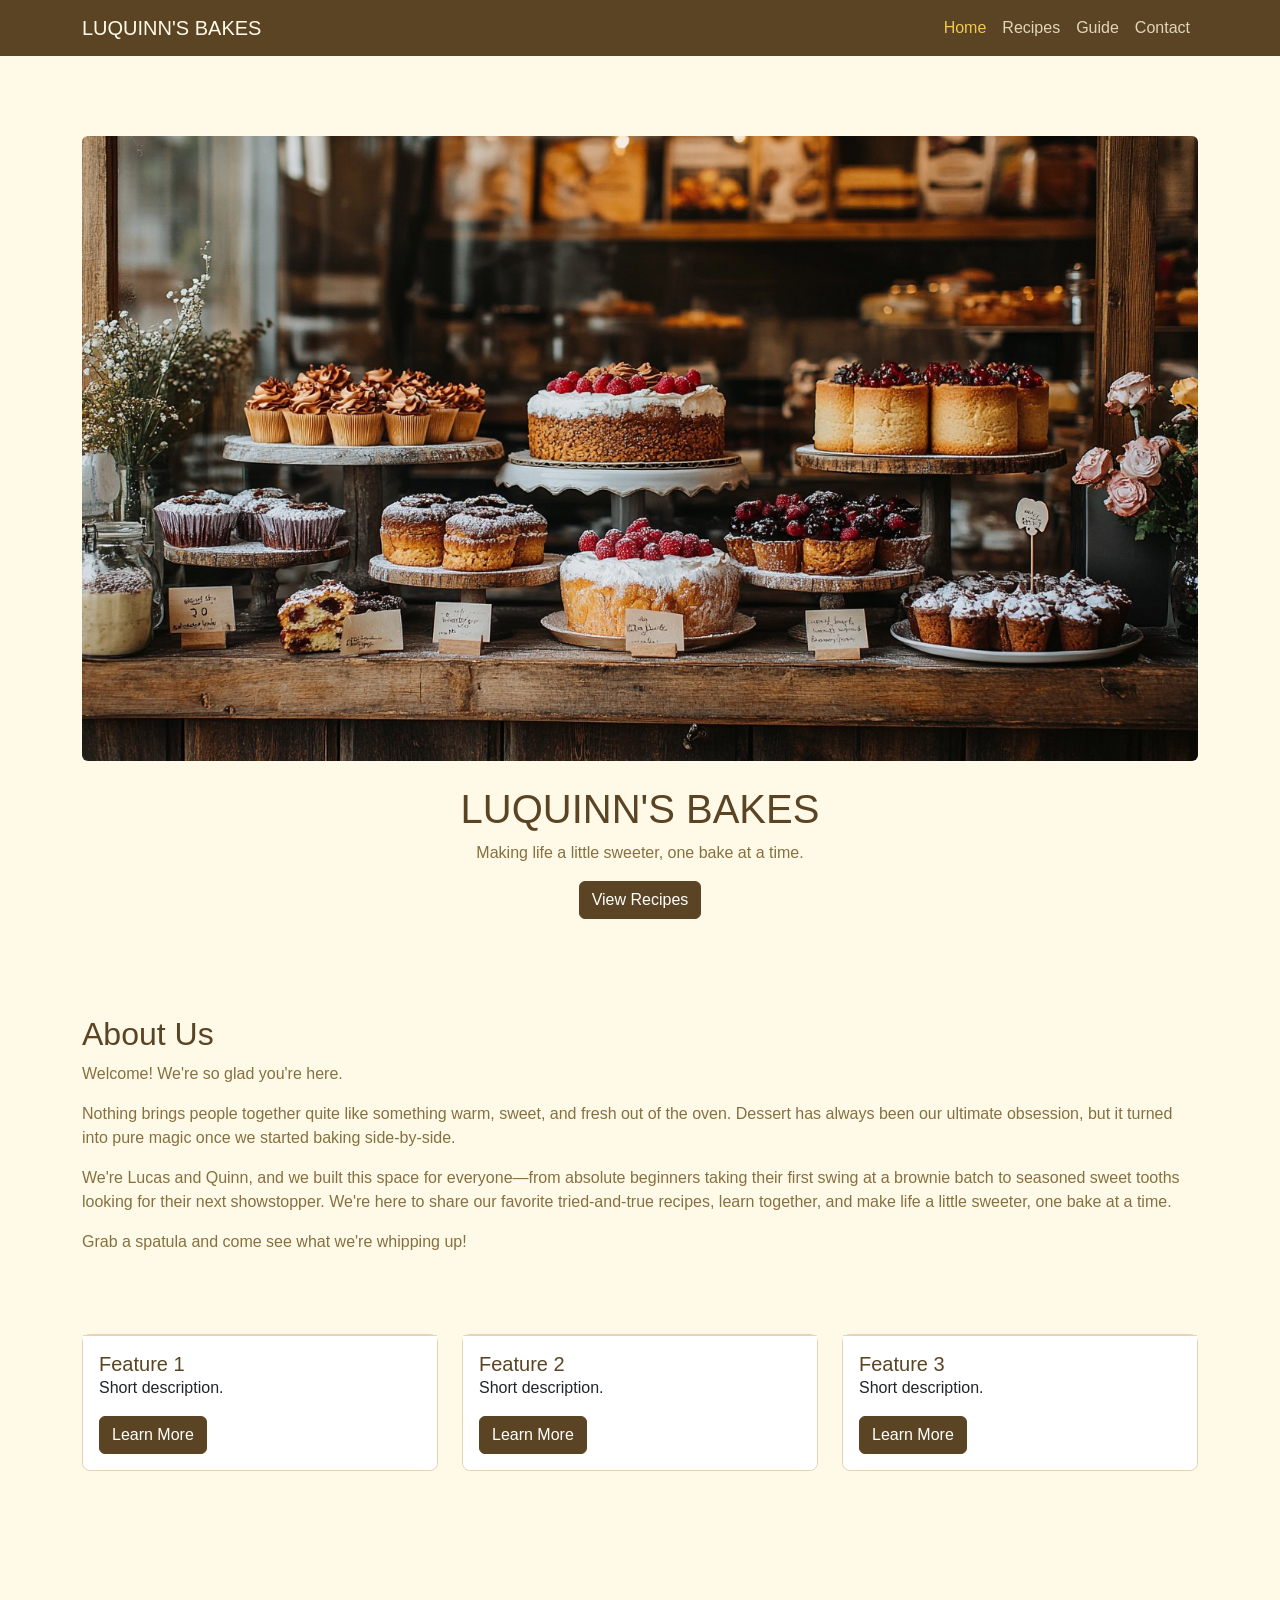
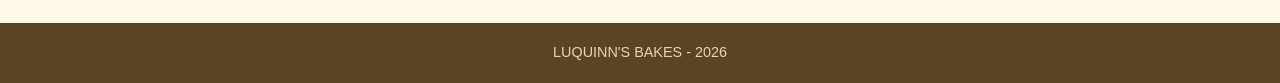
==== ahomepage.html @ 9f38e685 "hi" ====
<!DOCTYPE html>
<html lang="en">
<head>
  <meta charset="UTF-8">
  <meta name="viewport" content="width=device-width, initial-scale=1.0">
  <title>Home | LUQUINN'S BAKES</title>

  <link href="https://cdn.jsdelivr.net/npm/bootstrap@5.3.3/dist/css/bootstrap.min.css" rel="stylesheet">
  <link rel="stylesheet" href="css/style.css">
</head>
<body>

  <nav class="navbar navbar-expand-lg">
    <div class="container">
      <a class="navbar-brand" href="ahomepage.html">LUQUINN'S BAKES</a>

      <button class="navbar-toggler" type="button" data-bs-toggle="collapse" data-bs-target="#navMenu">
        <span class="navbar-toggler-icon"></span>
      </button>

      <div class="collapse navbar-collapse" id="navMenu">
        <ul class="navbar-nav ms-auto">
          <li class="nav-item"><a class="nav-link active" href="ahomepage.html">Home</a></li>
          <li class="nav-item"><a class="nav-link" href="brecipes.html">Recipes</a></li>
          <li class="nav-item"><a class="nav-link" href="cguide.html">Guide</a></li>
          <li class="nav-item"><a class="nav-link" href="dcontact.html">Contact</a></li>
        </ul>
      </div>
    </div>
  </nav>

  <main class="container">

    <!-- Hero Section -->
    <section class="text-center py-5">
      <img src="images/hero image.jpg" class="img-fluid rounded mb-4" alt="Hero Image">

      <h1>LUQUINN'S BAKES</h1>

      <p>
        Making life a little sweeter, one bake at a time.
      </p>

      <a href="brecipes.html" class="btn btn-dark">
        View Recipes
      </a>
    </section>

    <!-- Introduction -->
    <section class="py-5">
      <h2>About Us</h2>

      <p>Welcome! We're so glad you're here.</p>

      <p>Nothing brings people together quite like something warm, sweet, and fresh out of the oven. Dessert has always been our ultimate obsession, but it turned into pure magic once we started baking side-by-side.</p>

      <p>We're Lucas and Quinn, and we built this space for everyone—from absolute beginners taking their first swing at a brownie batch to seasoned sweet tooths looking for their next showstopper. We're here to share our favorite tried-and-true recipes, learn together, and make life a little sweeter, one bake at a time.</p>

      <p>Grab a spatula and come see what we're whipping up!</p>
    </section>
      </p>

    </section>

    <!-- Three Feature Cards -->
    <section class="pb-5">

      <div class="row">

        <div class="col-md-4 mb-4">
          <div class="card h-100">

            <img src="images/card1.jpg" class="card-img-top" alt="">

            <div class="card-body">

              <h5 class="card-title">Feature 1</h5>

              <p class="card-text">
                Short description.
              </p>

              <a href="brecipes.html" class="btn btn-dark">
                Learn More
              </a>

            </div>

          </div>
        </div>

        <div class="col-md-4 mb-4">
          <div class="card h-100">

            <img src="images/card2.jpg" class="card-img-top" alt="">

            <div class="card-body">

              <h5 class="card-title">Feature 2</h5>

              <p class="card-text">
                Short description.
              </p>

              <a href="brecipes.html" class="btn btn-dark">
                Learn More
              </a>

            </div>

          </div>
        </div>

        <div class="col-md-4 mb-4">
          <div class="card h-100">

            <img src="images/card3.jpg" class="card-img-top" alt="">

            <div class="card-body">

              <h5 class="card-title">Feature 3</h5>

              <p class="card-text">
                Short description.
              </p>

              <a href="brecipes.html" class="btn btn-dark">
                Learn More
              </a>

            </div>

          </div>
        </div>

      </div>

    </section>

  </main>

  <footer class="text-center">
    <p>LUQUINN'S BAKES - 2026</p>
  </footer>

  <script src="https://cdn.jsdelivr.net/npm/bootstrap@5.3.3/dist/js/bootstrap.bundle.min.js"></script>

</body>
</html>
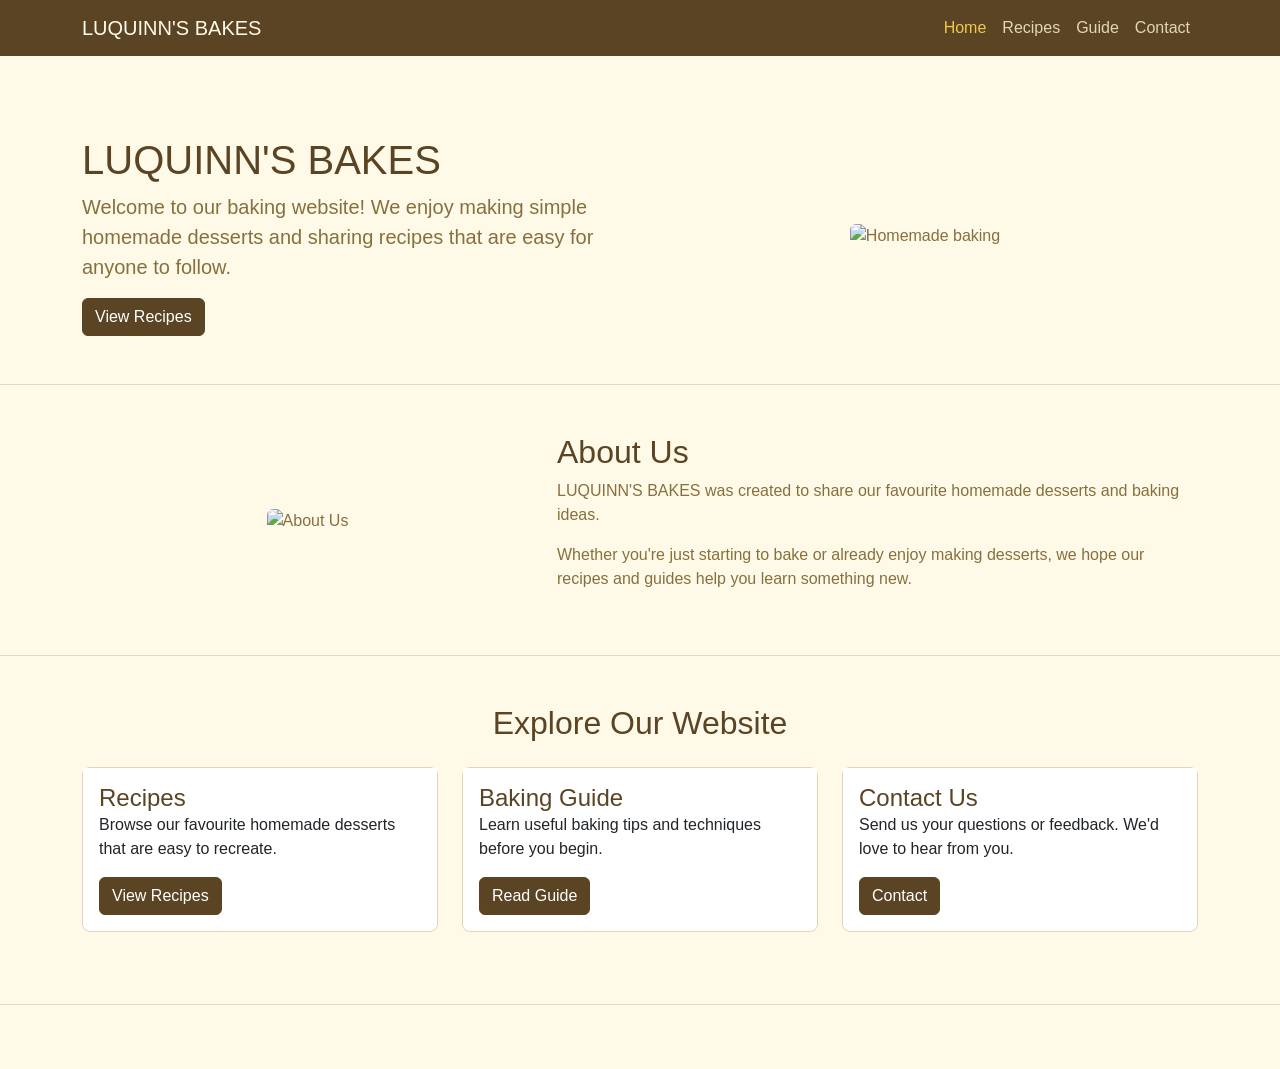
==== commit f5744e35: "hi" ====
--- a/ahomepage.html
+++ b/ahomepage.html
@@ -1,149 +1,273 @@
 <!DOCTYPE html>
 <html lang="en">
+
 <head>
-  <meta charset="UTF-8">
-  <meta name="viewport" content="width=device-width, initial-scale=1.0">
-  <title>Home | LUQUINN'S BAKES</title>
-
-  <link href="https://cdn.jsdelivr.net/npm/bootstrap@5.3.3/dist/css/bootstrap.min.css" rel="stylesheet">
-  <link rel="stylesheet" href="css/style.css">
+
+    <meta charset="UTF-8">
+    <meta name="viewport" content="width=device-width, initial-scale=1.0">
+
+    <title>LUQUINN'S BAKES | Home</title>
+
+    <!-- Bootstrap CSS -->
+    <link href="https://cdn.jsdelivr.net/npm/bootstrap@5.3.8/dist/css/bootstrap.min.css" rel="stylesheet">
+
+    <!-- Google Fonts -->
+    <link href="https://fonts.googleapis.com/css2?family=Playfair+Display:wght@700&family=Poppins:wght@300;400;500&display=swap" rel="stylesheet">
+
+    <!-- Custom CSS -->
+    <link rel="stylesheet" href="css/style.css">
+
 </head>
+
 <body>
 
-  <nav class="navbar navbar-expand-lg">
-    <div class="container">
-      <a class="navbar-brand" href="ahomepage.html">LUQUINN'S BAKES</a>
-
-      <button class="navbar-toggler" type="button" data-bs-toggle="collapse" data-bs-target="#navMenu">
-        <span class="navbar-toggler-icon"></span>
-      </button>
-
-      <div class="collapse navbar-collapse" id="navMenu">
-        <ul class="navbar-nav ms-auto">
-          <li class="nav-item"><a class="nav-link active" href="ahomepage.html">Home</a></li>
-          <li class="nav-item"><a class="nav-link" href="brecipes.html">Recipes</a></li>
-          <li class="nav-item"><a class="nav-link" href="cguide.html">Guide</a></li>
-          <li class="nav-item"><a class="nav-link" href="dcontact.html">Contact</a></li>
-        </ul>
-      </div>
-    </div>
-  </nav>
-
-  <main class="container">
-
-    <!-- Hero Section -->
-    <section class="text-center py-5">
-      <img src="images/hero image.jpg" class="img-fluid rounded mb-4" alt="Hero Image">
-
-      <h1>LUQUINN'S BAKES</h1>
-
-      <p>
-        Making life a little sweeter, one bake at a time.
-      </p>
-
-      <a href="brecipes.html" class="btn btn-dark">
-        View Recipes
-      </a>
-    </section>
-
-    <!-- Introduction -->
-    <section class="py-5">
-      <h2>About Us</h2>
-
-      <p>Welcome! We're so glad you're here.</p>
-
-      <p>Nothing brings people together quite like something warm, sweet, and fresh out of the oven. Dessert has always been our ultimate obsession, but it turned into pure magic once we started baking side-by-side.</p>
-
-      <p>We're Lucas and Quinn, and we built this space for everyone—from absolute beginners taking their first swing at a brownie batch to seasoned sweet tooths looking for their next showstopper. We're here to share our favorite tried-and-true recipes, learn together, and make life a little sweeter, one bake at a time.</p>
-
-      <p>Grab a spatula and come see what we're whipping up!</p>
-    </section>
-      </p>
-
-    </section>
-
-    <!-- Three Feature Cards -->
-    <section class="pb-5">
-
-      <div class="row">
-
-        <div class="col-md-4 mb-4">
-          <div class="card h-100">
-
-            <img src="images/card1.jpg" class="card-img-top" alt="">
-
-            <div class="card-body">
-
-              <h5 class="card-title">Feature 1</h5>
-
-              <p class="card-text">
-                Short description.
-              </p>
-
-              <a href="brecipes.html" class="btn btn-dark">
-                Learn More
-              </a>
-
-            </div>
-
-          </div>
+    <!-- ================= NAVBAR ================= -->
+
+    <nav class="navbar navbar-expand-lg">
+
+        <div class="container">
+
+            <a class="navbar-brand" href="ahomepage.html">
+                LUQUINN'S BAKES
+            </a>
+
+            <button class="navbar-toggler"
+                type="button"
+                data-bs-toggle="collapse"
+                data-bs-target="#navbarNav">
+
+                <span class="navbar-toggler-icon"></span>
+
+            </button>
+
+            <div class="collapse navbar-collapse" id="navbarNav">
+
+                <ul class="navbar-nav ms-auto">
+
+                    <li class="nav-item">
+                        <a class="nav-link active" href="ahomepage.html">Home</a>
+                    </li>
+
+                    <li class="nav-item">
+                        <a class="nav-link" href="brecipes.html">Recipes</a>
+                    </li>
+
+                    <li class="nav-item">
+                        <a class="nav-link" href="cguide.html">Guide</a>
+                    </li>
+
+                    <li class="nav-item">
+                        <a class="nav-link" href="dcontact.html">Contact</a>
+                    </li>
+
+                </ul>
+
+            </div>
+
         </div>
 
-        <div class="col-md-4 mb-4">
-          <div class="card h-100">
-
-            <img src="images/card2.jpg" class="card-img-top" alt="">
-
-            <div class="card-body">
-
-              <h5 class="card-title">Feature 2</h5>
-
-              <p class="card-text">
-                Short description.
-              </p>
-
-              <a href="brecipes.html" class="btn btn-dark">
-                Learn More
-              </a>
-
-            </div>
-
-          </div>
-        </div>
-
-        <div class="col-md-4 mb-4">
-          <div class="card h-100">
-
-            <img src="images/card3.jpg" class="card-img-top" alt="">
-
-            <div class="card-body">
-
-              <h5 class="card-title">Feature 3</h5>
-
-              <p class="card-text">
-                Short description.
-              </p>
-
-              <a href="brecipes.html" class="btn btn-dark">
-                Learn More
-              </a>
-
-            </div>
-
-          </div>
-        </div>
-
-      </div>
-
-    </section>
-
-  </main>
-
-  <footer class="text-center">
-    <p>LUQUINN'S BAKES - 2026</p>
-  </footer>
-
-  <script src="https://cdn.jsdelivr.net/npm/bootstrap@5.3.3/dist/js/bootstrap.bundle.min.js"></script>
-
-</body>
-</html>+    </nav>
+
+    <main>
+
+        <!-- ================= WELCOME ================= -->
+
+        <section class="container my-5">
+
+            <div class="row align-items-center">
+
+                <div class="col-lg-6">
+
+                    <h1>LUQUINN'S BAKES</h1>
+
+                    <p class="lead">
+
+                        Welcome to our baking website!
+
+                        We enjoy making simple homemade desserts
+                        and sharing recipes that are easy for anyone
+                        to follow.
+
+                    </p>
+
+                    <a href="brecipes.html"
+                        class="btn btn-dark">
+
+                        View Recipes
+
+                    </a>
+
+                </div>
+
+                <div class="col-lg-6 text-center">
+
+                    <!-- Replace with your own image -->
+
+                    <img src="images/homepage.jpg"
+                        alt="Homemade baking"
+                        class="img-fluid rounded">
+
+                </div>
+
+            </div>
+
+        </section>
+
+        <hr>
+
+        <!-- ================= ABOUT ================= -->
+
+        <section class="container my-5">
+
+            <div class="row align-items-center">
+
+                <div class="col-lg-5 text-center">
+
+                    <!-- Replace with your own image -->
+
+                    <img src="images/about.jpg"
+                        alt="About Us"
+                        class="img-fluid rounded">
+
+                </div>
+
+                <div class="col-lg-7">
+
+                    <h2>About Us</h2>
+
+                    <p>
+
+                        LUQUINN'S BAKES was created to share our
+                        favourite homemade desserts and baking ideas.
+
+                    </p>
+
+                    <p>
+
+                        Whether you're just starting to bake or already
+                        enjoy making desserts, we hope our recipes and
+                        guides help you learn something new.
+
+                    </p>
+
+                </div>
+
+            </div>
+
+        </section>
+
+        <hr>
+
+        <!-- ================= OUR WEBSITE ================= -->
+
+        <section class="container my-5">
+
+            <h2 class="text-center mb-4">
+
+                Explore Our Website
+
+            </h2>
+
+            <div class="row">
+
+                <div class="col-md-4 mb-4">
+
+                    <div class="card h-100">
+
+                        <div class="card-body">
+
+                            <h4 class="card-title">
+
+                                Recipes
+
+                            </h4>
+
+                            <p>
+
+                                Browse our favourite homemade desserts
+                                that are easy to recreate.
+
+                            </p>
+
+                            <a href="brecipes.html"
+                                class="btn btn-dark">
+
+                                View Recipes
+
+                            </a>
+
+                        </div>
+
+                    </div>
+
+                </div>
+
+                <div class="col-md-4 mb-4">
+
+                    <div class="card h-100">
+
+                        <div class="card-body">
+
+                            <h4 class="card-title">
+
+                                Baking Guide
+
+                            </h4>
+
+                            <p>
+
+                                Learn useful baking tips and
+                                techniques before you begin.
+
+                            </p>
+
+                            <a href="cguide.html"
+                                class="btn btn-dark">
+
+                                Read Guide
+
+                            </a>
+
+                        </div>
+
+                    </div>
+
+                </div>
+
+                <div class="col-md-4 mb-4">
+
+                    <div class="card h-100">
+
+                        <div class="card-body">
+
+                            <h4 class="card-title">
+
+                                Contact Us
+
+                            </h4>
+
+                            <p>
+
+                                Send us your questions or feedback.
+                                We'd love to hear from you.
+
+                            </p>
+
+                            <a href="dcontact.html"
+                                class="btn btn-dark">
+
+                                Contact
+
+                            </a>
+
+                        </div>
+
+                    </div>
+
+                </div>
+
+            </div>
+
+        </section>
+
+        <hr>
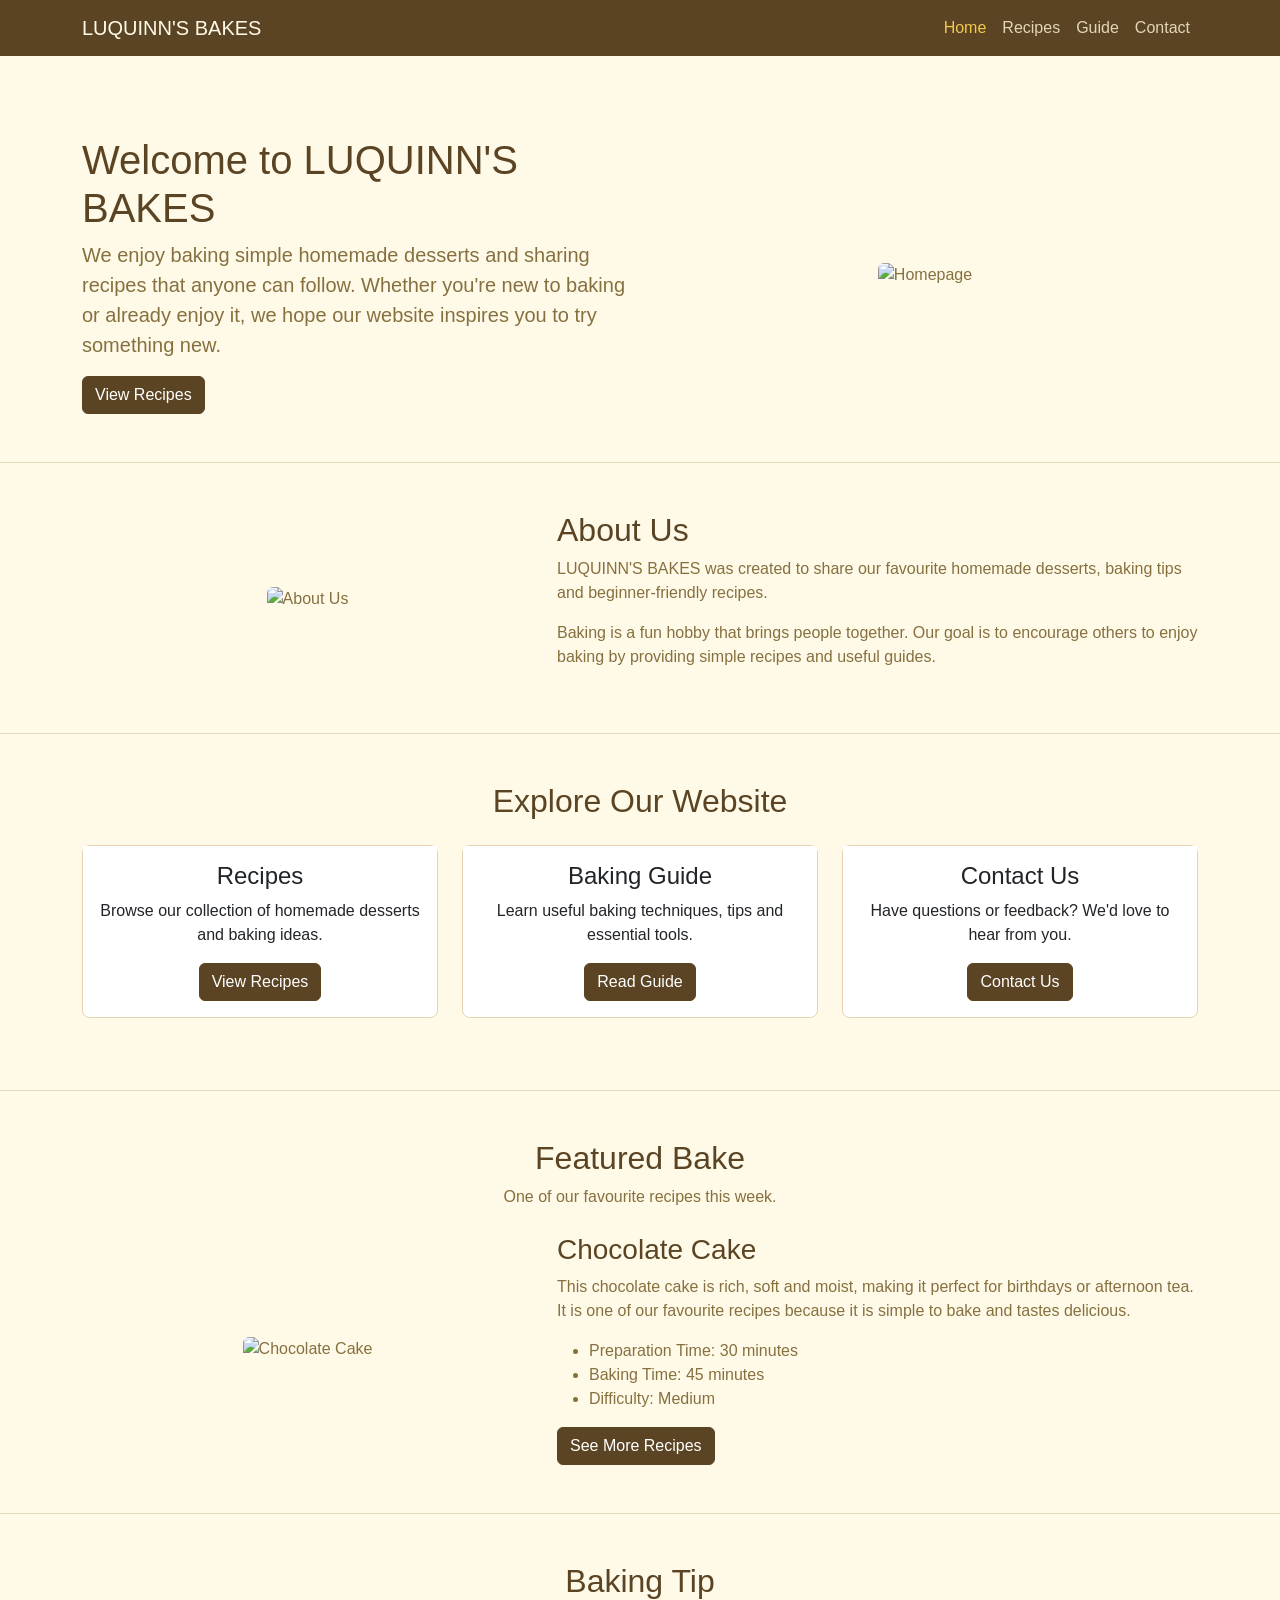
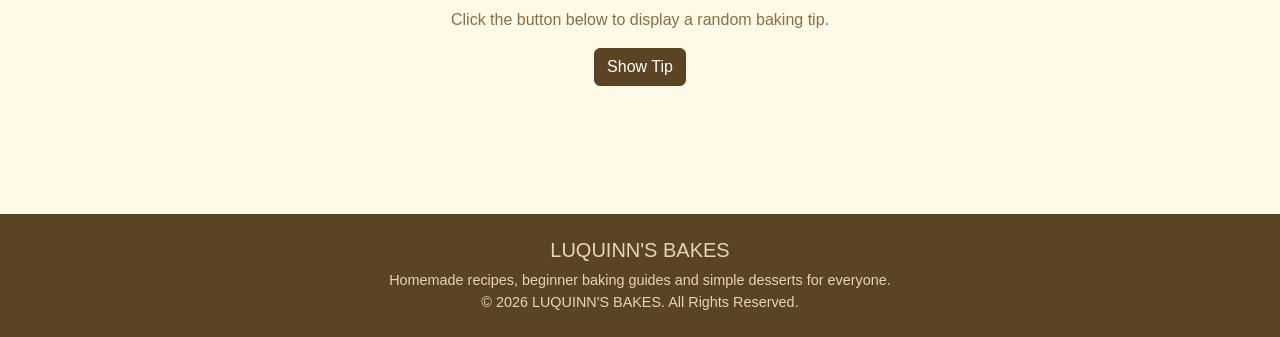
==== commit 42805fbd: "hi" ====
--- a/ahomepage.html
+++ b/ahomepage.html
@@ -21,7 +21,7 @@
 
 <body>
 
-    <!-- ================= NAVBAR ================= -->
+    <!-- ================= NAVIGATION ================= -->
 
     <nav class="navbar navbar-expand-lg">
 
@@ -32,9 +32,9 @@
             </a>
 
             <button class="navbar-toggler"
-                type="button"
-                data-bs-toggle="collapse"
-                data-bs-target="#navbarNav">
+                    type="button"
+                    data-bs-toggle="collapse"
+                    data-bs-target="#navbarNav">
 
                 <span class="navbar-toggler-icon"></span>
 
@@ -78,196 +78,335 @@
 
                 <div class="col-lg-6">
 
-                    <h1>LUQUINN'S BAKES</h1>
+                    <h1>Welcome to LUQUINN'S BAKES</h1>
 
                     <p class="lead">
 
-                        Welcome to our baking website!
-
-                        We enjoy making simple homemade desserts
-                        and sharing recipes that are easy for anyone
-                        to follow.
+                        We enjoy baking simple homemade desserts and
+                        sharing recipes that anyone can follow.
+                        Whether you're new to baking or already enjoy it,
+                        we hope our website inspires you to try something new.
 
                     </p>
+
+                    <a href="brecipes.html" class="btn btn-dark">
+
+                        View Recipes
+
+                    </a>
+
+                </div>
+
+                <div class="col-lg-6 text-center">
+
+                    <!-- Replace with your own image -->
+
+                    <img src="images/homepage.jpg"
+                         class="img-fluid rounded"
+                         alt="Homepage">
+
+                </div>
+
+            </div>
+
+        </section>
+
+        <hr>
+
+        <!-- ================= ABOUT ================= -->
+
+        <section class="container my-5">
+
+            <div class="row align-items-center">
+
+                <div class="col-lg-5 text-center">
+
+                    <!-- Replace with your own image -->
+
+                    <img src="images/about.jpg"
+                         class="img-fluid rounded"
+                         alt="About Us">
+
+                </div>
+
+                <div class="col-lg-7">
+
+                    <h2>About Us</h2>
+
+                    <p>
+
+                        LUQUINN'S BAKES was created to share our favourite
+                        homemade desserts, baking tips and beginner-friendly
+                        recipes.
+
+                    </p>
+
+                    <p>
+
+                        Baking is a fun hobby that brings people together.
+                        Our goal is to encourage others to enjoy baking by
+                        providing simple recipes and useful guides.
+
+                    </p>
+
+                </div>
+
+            </div>
+
+        </section>
+
+        <hr>
+
+        <!-- ================= EXPLORE ================= -->
+
+        <section class="container my-5">
+
+            <h2 class="text-center mb-4">
+
+                Explore Our Website
+
+            </h2>
+
+            <div class="row">
+
+                <!-- Recipes -->
+
+                <div class="col-md-4 mb-4">
+
+                    <div class="card h-100">
+
+                        <div class="card-body text-center">
+
+                            <h4>
+
+                                Recipes
+
+                            </h4>
+
+                            <p>
+
+                                Browse our collection of homemade
+                                desserts and baking ideas.
+
+                            </p>
+
+                            <a href="brecipes.html"
+                               class="btn btn-dark">
+
+                                View Recipes
+
+                            </a>
+
+                        </div>
+
+                    </div>
+
+                </div>
+
+                <!-- Guide -->
+
+                <div class="col-md-4 mb-4">
+
+                    <div class="card h-100">
+
+                        <div class="card-body text-center">
+
+                            <h4>
+
+                                Baking Guide
+
+                            </h4>
+
+                            <p>
+
+                                Learn useful baking techniques,
+                                tips and essential tools.
+
+                            </p>
+
+                            <a href="cguide.html"
+                               class="btn btn-dark">
+
+                                Read Guide
+
+                            </a>
+
+                        </div>
+
+                    </div>
+
+                </div>
+
+                <!-- Contact -->
+
+                <div class="col-md-4 mb-4">
+
+                    <div class="card h-100">
+
+                        <div class="card-body text-center">
+
+                            <h4>
+
+                                Contact Us
+
+                            </h4>
+
+                            <p>
+
+                                Have questions or feedback?
+                                We'd love to hear from you.
+
+                            </p>
+
+                            <a href="dcontact.html"
+                               class="btn btn-dark">
+
+                                Contact Us
+
+                            </a>
+
+                        </div>
+
+                    </div>
+
+                </div>
+
+            </div>
+
+        </section>
+
+        <hr>
+
+                <!-- ================= FEATURED BAKE ================= -->
+
+        <section class="container my-5">
+
+            <div class="text-center mb-4">
+
+                <h2>Featured Bake</h2>
+
+                <p>
+
+                    One of our favourite recipes this week.
+
+                </p>
+
+            </div>
+
+            <div class="row align-items-center">
+
+                <div class="col-lg-5 text-center">
+
+                    <!-- Replace with your own image -->
+
+                    <img src="images/chocolate-cake.jpg"
+                        class="img-fluid rounded"
+                        alt="Chocolate Cake">
+
+                </div>
+
+                <div class="col-lg-7">
+
+                    <h3>Chocolate Cake</h3>
+
+                    <p>
+
+                        This chocolate cake is rich, soft and moist,
+                        making it perfect for birthdays or afternoon tea.
+                        It is one of our favourite recipes because it is
+                        simple to bake and tastes delicious.
+
+                    </p>
+
+                    <ul>
+
+                        <li>Preparation Time: 30 minutes</li>
+
+                        <li>Baking Time: 45 minutes</li>
+
+                        <li>Difficulty: Medium</li>
+
+                    </ul>
 
                     <a href="brecipes.html"
                         class="btn btn-dark">
 
-                        View Recipes
+                        See More Recipes
 
                     </a>
 
                 </div>
 
-                <div class="col-lg-6 text-center">
-
-                    <!-- Replace with your own image -->
-
-                    <img src="images/homepage.jpg"
-                        alt="Homemade baking"
-                        class="img-fluid rounded">
-
-                </div>
-
             </div>
 
         </section>
 
         <hr>
 
-        <!-- ================= ABOUT ================= -->
-
-        <section class="container my-5">
-
-            <div class="row align-items-center">
-
-                <div class="col-lg-5 text-center">
-
-                    <!-- Replace with your own image -->
-
-                    <img src="images/about.jpg"
-                        alt="About Us"
-                        class="img-fluid rounded">
-
-                </div>
-
-                <div class="col-lg-7">
-
-                    <h2>About Us</h2>
-
-                    <p>
-
-                        LUQUINN'S BAKES was created to share our
-                        favourite homemade desserts and baking ideas.
-
-                    </p>
-
-                    <p>
-
-                        Whether you're just starting to bake or already
-                        enjoy making desserts, we hope our recipes and
-                        guides help you learn something new.
-
-                    </p>
-
-                </div>
-
-            </div>
+        <!-- ================= BAKING TIP ================= -->
+
+        <section class="container my-5 text-center">
+
+            <h2>
+
+                Baking Tip
+
+            </h2>
+
+            <p id="tipText">
+
+                Click the button below to display a random baking tip.
+
+            </p>
+
+            <button class="btn btn-dark"
+                onclick="showTip()">
+
+                Show Tip
+
+            </button>
 
         </section>
 
-        <hr>
-
-        <!-- ================= OUR WEBSITE ================= -->
-
-        <section class="container my-5">
-
-            <h2 class="text-center mb-4">
-
-                Explore Our Website
-
-            </h2>
-
-            <div class="row">
-
-                <div class="col-md-4 mb-4">
-
-                    <div class="card h-100">
-
-                        <div class="card-body">
-
-                            <h4 class="card-title">
-
-                                Recipes
-
-                            </h4>
-
-                            <p>
-
-                                Browse our favourite homemade desserts
-                                that are easy to recreate.
-
-                            </p>
-
-                            <a href="brecipes.html"
-                                class="btn btn-dark">
-
-                                View Recipes
-
-                            </a>
-
-                        </div>
-
-                    </div>
-
-                </div>
-
-                <div class="col-md-4 mb-4">
-
-                    <div class="card h-100">
-
-                        <div class="card-body">
-
-                            <h4 class="card-title">
-
-                                Baking Guide
-
-                            </h4>
-
-                            <p>
-
-                                Learn useful baking tips and
-                                techniques before you begin.
-
-                            </p>
-
-                            <a href="cguide.html"
-                                class="btn btn-dark">
-
-                                Read Guide
-
-                            </a>
-
-                        </div>
-
-                    </div>
-
-                </div>
-
-                <div class="col-md-4 mb-4">
-
-                    <div class="card h-100">
-
-                        <div class="card-body">
-
-                            <h4 class="card-title">
-
-                                Contact Us
-
-                            </h4>
-
-                            <p>
-
-                                Send us your questions or feedback.
-                                We'd love to hear from you.
-
-                            </p>
-
-                            <a href="dcontact.html"
-                                class="btn btn-dark">
-
-                                Contact
-
-                            </a>
-
-                        </div>
-
-                    </div>
-
-                </div>
-
-            </div>
-
-        </section>
-
-        <hr>+    </main>
+
+    <!-- ================= FOOTER ================= -->
+
+    <footer class="py-4">
+
+        <div class="container text-center">
+
+            <h5>
+
+                LUQUINN'S BAKES
+
+            </h5>
+
+            <p>
+
+                Homemade recipes, beginner baking guides and
+                simple desserts for everyone.
+
+            </p>
+
+            <p>
+
+                © 2026 LUQUINN'S BAKES. All Rights Reserved.
+
+            </p>
+
+        </div>
+
+    </footer>
+
+    <!-- Bootstrap JavaScript -->
+
+    <script src="https://cdn.jsdelivr.net/npm/bootstrap@5.3.8/dist/js/bootstrap.bundle.min.js"></script>
+
+    <!-- Custom JavaScript -->
+
+    <script src="js/script.js"></script>
+
+</body>
+
+</html>
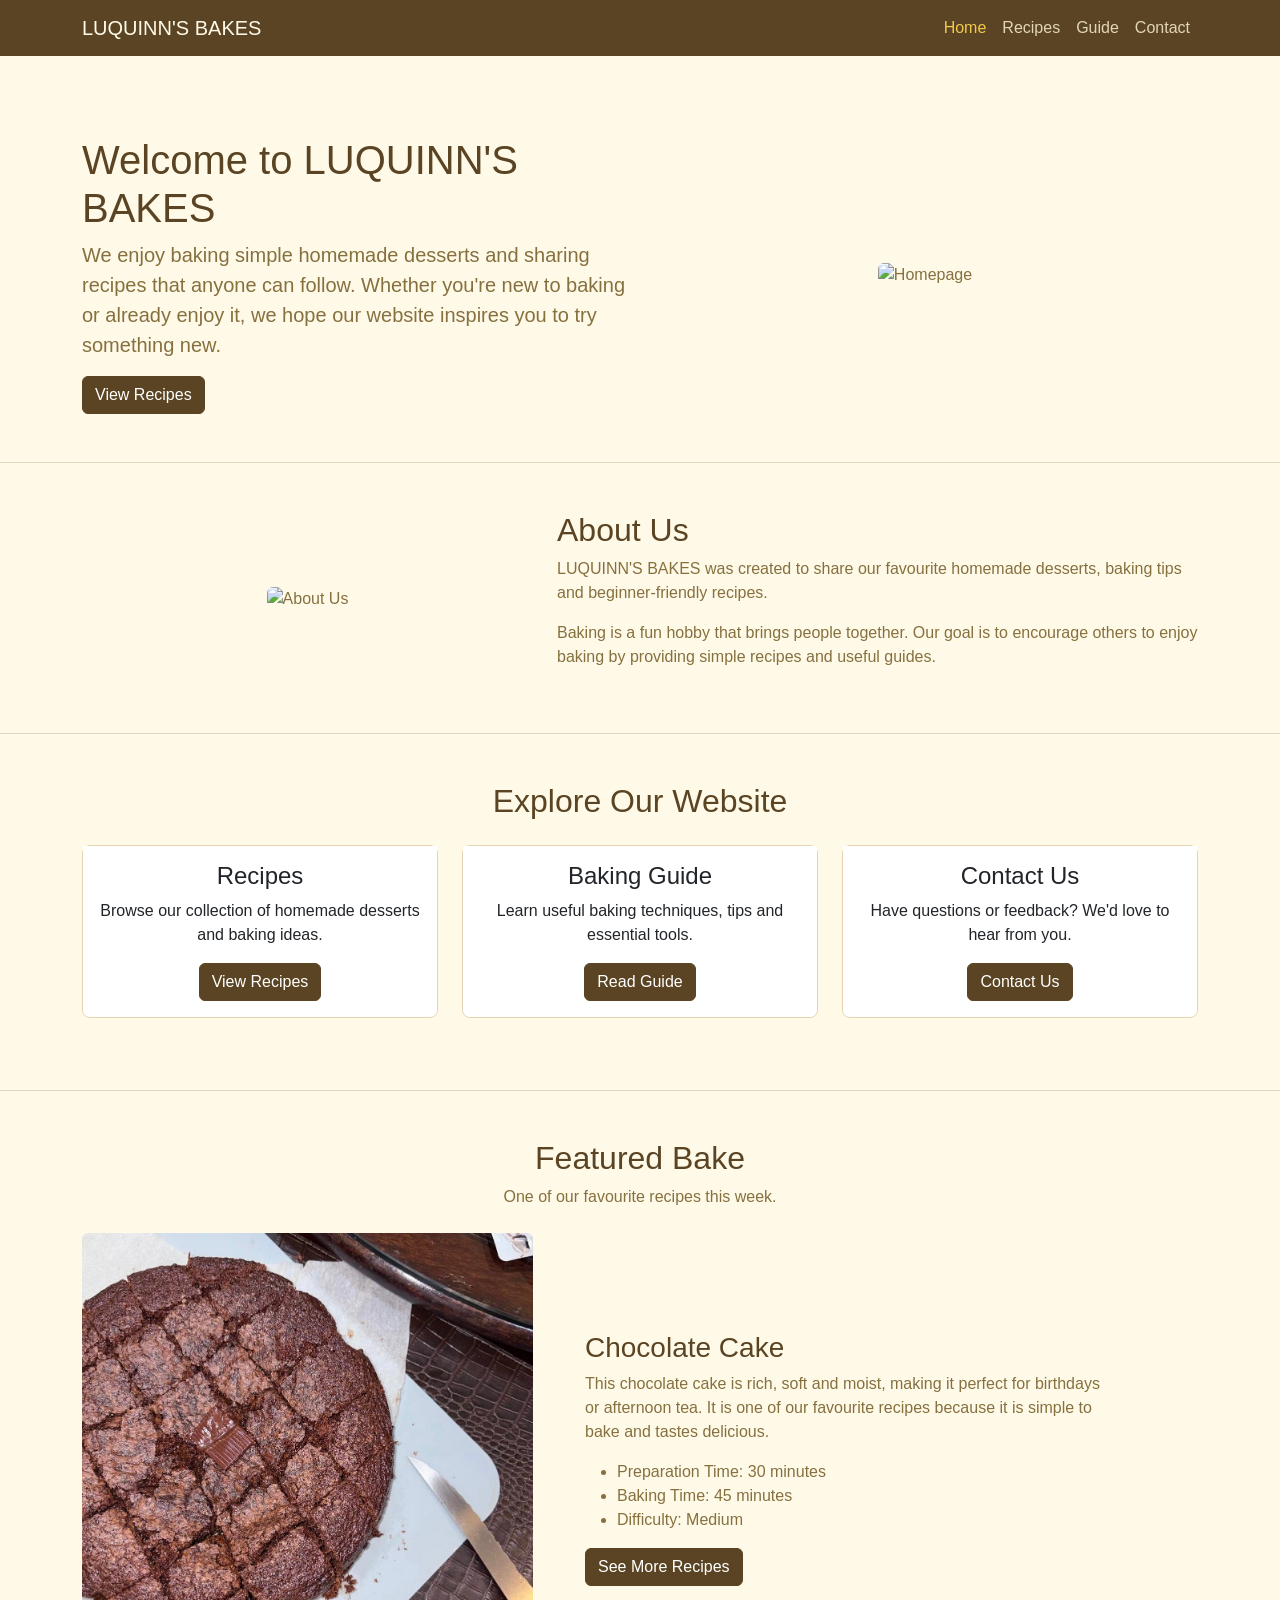
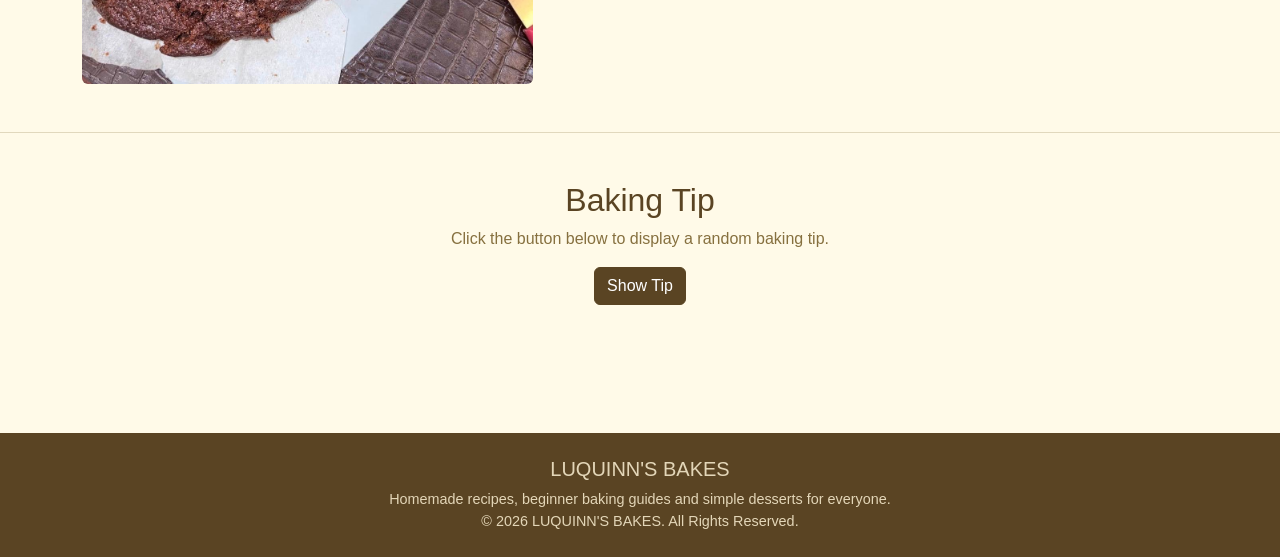
==== commit 8bd19ce4: "hi" ====
--- a/ahomepage.html
+++ b/ahomepage.html
@@ -299,13 +299,13 @@
 
                     <!-- Replace with your own image -->
 
-                    <img src="images/chocolate-cake.jpg"
+                    <img src="images/choco cake square.jpeg"
                         class="img-fluid rounded"
                         alt="Chocolate Cake">
 
                 </div>
 
-                <div class="col-lg-7">
+                <div class="col-lg-6 featured-text">
 
                     <h3>Chocolate Cake</h3>
 
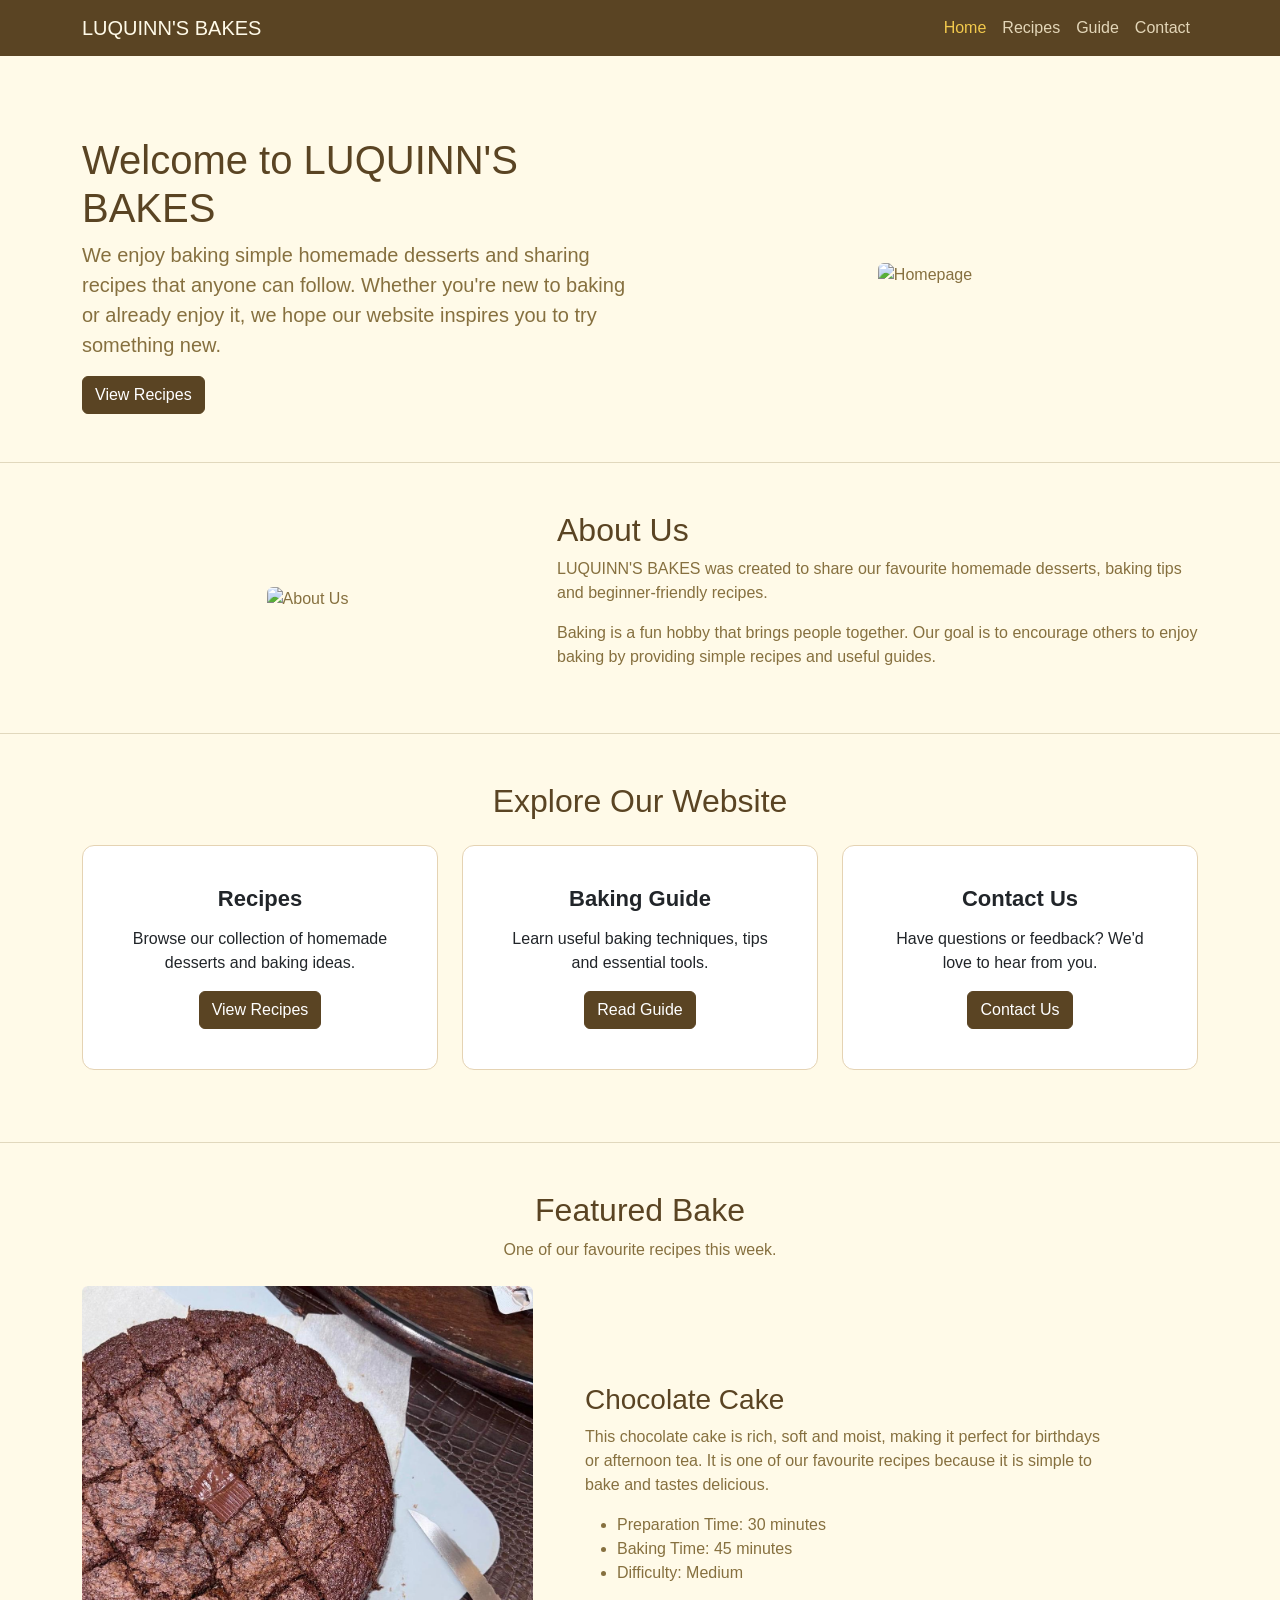
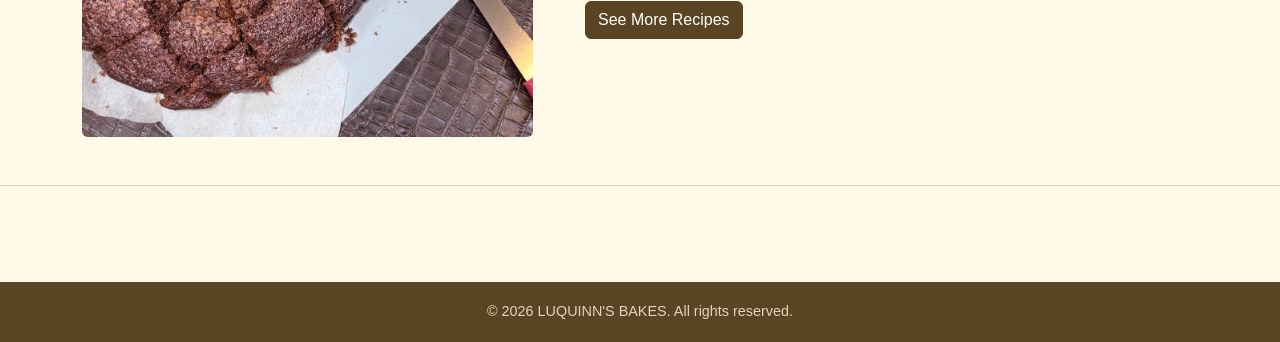
==== commit 8632b57b: "hi" ====
--- a/ahomepage.html
+++ b/ahomepage.html
@@ -343,58 +343,20 @@
 
         <hr>
 
-        <!-- ================= BAKING TIP ================= -->
-
-        <section class="container my-5 text-center">
-
-            <h2>
-
-                Baking Tip
-
-            </h2>
-
-            <p id="tipText">
-
-                Click the button below to display a random baking tip.
+    </main>
+
+    <!-- ================= FOOTER ================= -->
+
+    <footer>
+
+        <div class="container text-center">
+
+            <p>
+
+                © 2026 LUQUINN'S BAKES. All rights reserved.
 
             </p>
 
-            <button class="btn btn-dark"
-                onclick="showTip()">
-
-                Show Tip
-
-            </button>
-
-        </section>
-
-    </main>
-
-    <!-- ================= FOOTER ================= -->
-
-    <footer class="py-4">
-
-        <div class="container text-center">
-
-            <h5>
-
-                LUQUINN'S BAKES
-
-            </h5>
-
-            <p>
-
-                Homemade recipes, beginner baking guides and
-                simple desserts for everyone.
-
-            </p>
-
-            <p>
-
-                © 2026 LUQUINN'S BAKES. All Rights Reserved.
-
-            </p>
-
         </div>
 
     </footer>
--- a/css/style.css
+++ b/css/style.css
@@ -0,0 +1,387 @@
+/* ==========================================================
+   LUQUINN'S BAKES - Shared Stylesheet
+========================================================== */
+
+/* ===== Colour Variables ===== */
+
+:root{
+
+    --cream:#FFFAE8;
+    --brown:#5A4423;
+    --brown-light:#86703F;
+    --yellow:#F2C94C;
+    --bar-text:#E3D6B8;
+
+}
+
+/* ===== Page Basics ===== */
+
+body{
+
+    background-color:var(--cream);
+    color:var(--brown-light);
+    font-family:Arial, sans-serif;
+
+}
+
+h1,
+h2,
+h3{
+
+    color:var(--brown);
+
+}
+
+main{
+
+    padding-top:2rem;
+    padding-bottom:3rem;
+
+}
+
+/* ===== Navigation ===== */
+
+.navbar{
+
+    background-color:var(--brown);
+
+}
+
+.navbar-brand{
+
+    color:var(--cream);
+
+}
+
+.navbar .nav-link{
+
+    color:var(--bar-text);
+
+}
+
+.navbar .nav-link.active{
+
+    color:var(--yellow);
+
+}
+
+/* ===== Buttons ===== */
+
+.btn-dark{
+
+    background-color:var(--brown);
+    border:1px solid var(--brown);
+
+}
+
+.btn-dark:hover{
+
+    background-color:var(--brown-light);
+    border-color:var(--brown-light);
+
+}
+
+/* ===== Tables ===== */
+
+.table{
+
+    background:white;
+
+}
+
+.table thead th{
+
+    background-color:var(--brown);
+    color:var(--cream);
+    border:1px solid var(--brown);
+    text-align:center;
+
+}
+
+.table td{
+
+    color:var(--brown-light);
+    vertical-align:middle;
+
+}
+
+/* ===== Forms ===== */
+
+.form-label{
+
+    color:var(--brown);
+
+}
+
+.form-control,
+.form-select{
+
+    background:white;
+    border:1px solid #DCC7AC;
+    color:var(--brown);
+
+}
+
+.form-control:focus,
+.form-select:focus{
+
+    border:1px solid var(--yellow);
+    box-shadow:none;
+
+}
+
+/* ===== Sticky footer (keeps footer at bottom on short pages) ===== */
+
+html, body{
+
+    height:100%;
+
+}
+
+body{
+
+    display:flex;
+    flex-direction:column;
+    min-height:100vh;
+
+}
+
+main{
+
+    flex:1 0 auto;
+
+}
+
+footer{
+
+    flex-shrink:0;
+
+}
+
+/* ===== Footer ===== */
+
+footer{
+
+    width:100%;
+    background-color:var(--brown);
+    color:var(--bar-text);
+    padding:1.2rem;
+    margin-top:2rem;
+
+}
+
+footer p{
+
+    margin:0;
+    font-size:0.9rem;
+
+}
+
+/* ===== Cards ===== */
+
+.card{
+
+    border:1px solid #E5D3B3;
+    border-radius:12px;
+
+}
+
+.card-img-top{
+
+    border-radius:12px 12px 0 0;
+    border-bottom:1px solid #E5D3B3;
+
+}
+
+.card-body{
+
+    padding:40px;
+
+}
+
+.card-title{
+
+    color:var(--brown);
+
+}
+
+.card img{
+
+    width:100%;
+    height:300px;
+    object-fit:cover;
+    border-radius:10px;
+
+}
+
+.card .col-lg-8{
+
+    padding-left:20px;
+
+}
+
+.card .row{
+
+    align-items:flex-start;
+
+}
+
+.card h2{
+
+    color:var(--brown);
+    font-size:28px;
+    margin-bottom:10px;
+
+}
+
+.card h4{
+
+    font-size:22px;
+    font-weight:bold;
+    margin-bottom:15px;
+
+}
+
+.card ul,
+.card ol{
+
+    padding-left:20px;
+
+}
+
+.card li{
+
+    font-size:15px;
+    line-height:1.7;
+    margin-bottom:6px;
+
+}
+
+#cake,
+#cookies,
+#muffins,
+#rolls,
+#pie{
+
+    scroll-margin-top:90px;
+
+}
+
+/* ===== Recipe Section ===== */
+
+.featured-text{
+
+    padding-left:40px;
+
+}
+
+.text-muted{
+
+    margin-bottom:30px;
+
+}
+
+/* ===== Smooth Scrolling ===== */
+
+html{
+
+    scroll-behavior:smooth;
+
+}
+
+/* ===== Responsive ===== */
+
+@media (max-width:992px){
+
+    .featured-text{
+
+        padding-left:0;
+        padding-top:25px;
+
+    }
+
+    .card h2{
+
+        font-size:1.6rem;
+
+    }
+
+}
+
+/* ================= Recipe Content ================= */
+
+.recipe-content h2{
+
+    margin-bottom:10px;
+
+}
+
+.recipe-content .text-muted{
+
+    font-size:14px;
+    margin-bottom:25px;
+
+}
+
+.recipe-content h4{
+
+    font-size:1.3rem;
+    margin-bottom:12px;
+
+}
+
+.recipe-content ul,
+.recipe-content ol{
+
+    padding-left:20px;
+
+}
+
+.recipe-content li{
+
+    font-size:16px;
+    line-height:1.6;
+    margin-bottom:6px;
+
+}
+
+.recipe-columns{
+
+    display:flex;
+
+    align-items:flex-start;
+
+    gap:40px;
+
+}
+
+.ingredients{
+
+    width:250px;
+
+}
+
+.method{
+
+    width:300px;
+
+}
+
+@media (max-width:768px){
+
+    .recipe-columns{
+
+        flex-direction:column;
+
+        gap:20px;
+
+    }
+
+    .ingredients,
+    .method{
+
+        width:100%;
+
+    }
+
+}
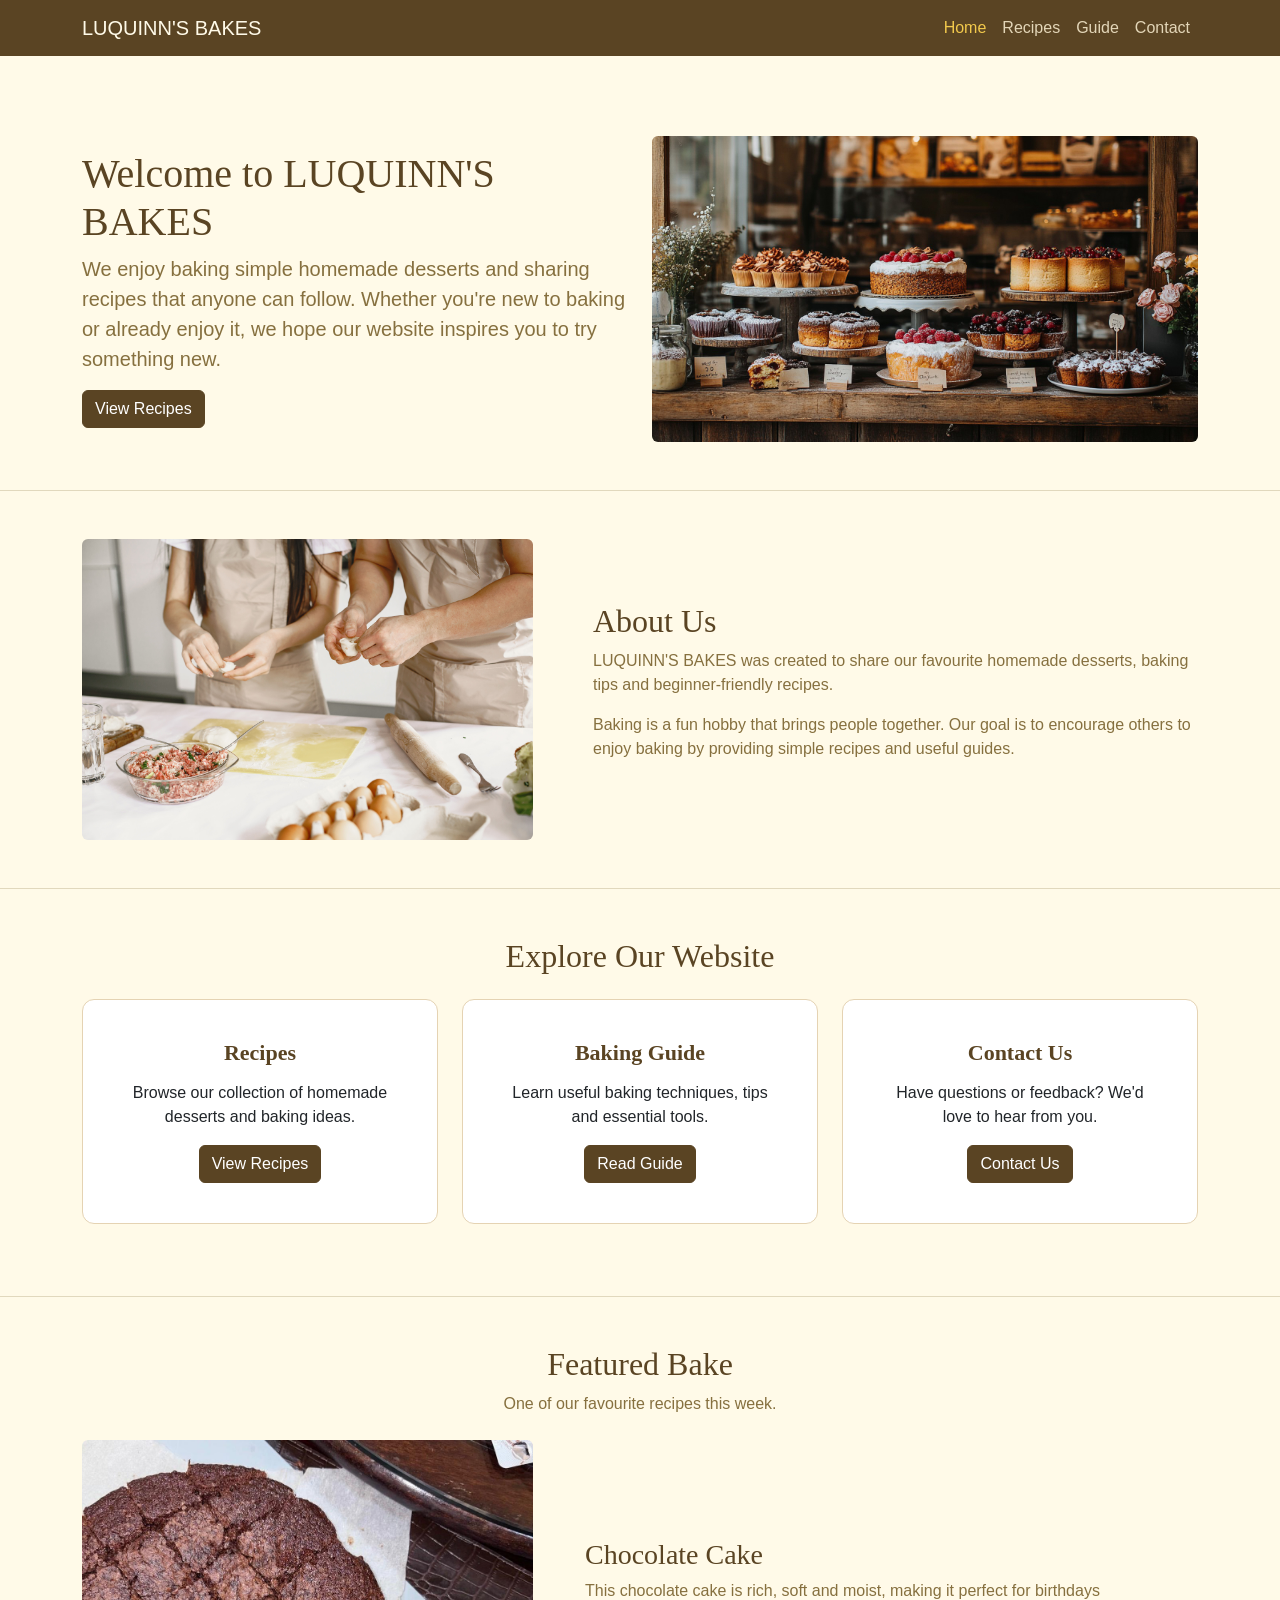
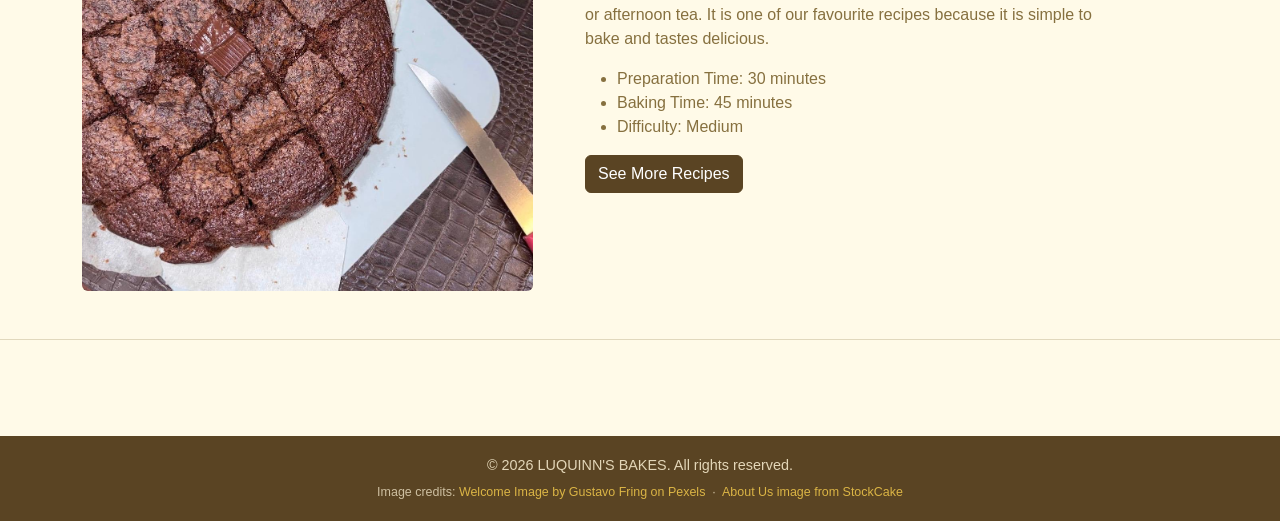
==== commit 7c3bf5ee: "hi" ====
--- a/ahomepage.html
+++ b/ahomepage.html
@@ -101,7 +101,7 @@
 
                     <!-- Replace with your own image -->
 
-                    <img src="images/homepage.jpg"
+                    <img src="images/hero image.jpg"
                          class="img-fluid rounded"
                          alt="Homepage">
 
@@ -115,7 +115,7 @@
 
         <!-- ================= ABOUT ================= -->
 
-        <section class="container my-5">
+        <section class="container my-5 about-section">
 
             <div class="row align-items-center">
 
@@ -123,7 +123,7 @@
 
                     <!-- Replace with your own image -->
 
-                    <img src="images/about.jpg"
+                    <img src="images/pplbakingtgt.jpg"
                          class="img-fluid rounded"
                          alt="About Us">
 
@@ -357,6 +357,17 @@
 
             </p>
 
+            <p class="image-credits">
+
+                Image credits:
+                <a href="https://www.pexels.com/photo/people-preparing-food-7489001/"
+                   target="_blank" rel="noopener">Welcome Image by Gustavo Fring on Pexels</a>
+                &nbsp;·&nbsp;
+                <a href="https://stockcake.com/i/delicious-bakery-spread_1372933_589275"
+                   target="_blank" rel="noopener">About Us image from StockCake</a>
+
+            </p>
+
         </div>
 
     </footer>
--- a/css/style.css
+++ b/css/style.css
@@ -20,15 +20,17 @@
 
     background-color:var(--cream);
     color:var(--brown-light);
-    font-family:Arial, sans-serif;
+    font-family:'Poppins', Arial, sans-serif;
 
 }
 
 h1,
 h2,
-h3{
+h3,
+h4{
 
     color:var(--brown);
+    font-family:'Playfair Display', Georgia, serif;
 
 }
 
@@ -308,80 +310,161 @@
 
 }
 
-/* ================= Recipe Content ================= */
-
-.recipe-content h2{
-
-    margin-bottom:10px;
-
-}
-
-.recipe-content .text-muted{
-
-    font-size:14px;
-    margin-bottom:25px;
-
-}
-
-.recipe-content h4{
-
-    font-size:1.3rem;
-    margin-bottom:12px;
-
-}
-
-.recipe-content ul,
-.recipe-content ol{
-
-    padding-left:20px;
-
-}
-
-.recipe-content li{
-
-    font-size:16px;
-    line-height:1.6;
-    margin-bottom:6px;
-
-}
-
-.recipe-columns{
-
-    display:flex;
-
-    align-items:flex-start;
-
-    gap:40px;
-
-}
-
-.ingredients{
-
-    width:250px;
-
-}
-
-.method{
-
-    width:300px;
-
-}
-
-@media (max-width:768px){
-
-    .recipe-columns{
-
-        flex-direction:column;
-
-        gap:20px;
-
+
+/* ==========================================================
+   RELOCATED COMPONENT STYLES
+   Moved here from inline <style> blocks in the HTML pages so that
+   all CSS lives in one external stylesheet (easier to maintain).
+========================================================== */
+
+/* ===== Recipe cards (used on brecipes.html) ===== */
+/* ===== Simplified recipe cards ===== */
+        .simple-recipe{
+            background:#fff;
+            border:1px solid #E5D3B3;
+            border-radius:8px;
+            overflow:hidden;
+        }
+        .simple-recipe .sr-head{ display:flex; }
+        .simple-recipe .sr-img{
+            width:210px; flex-shrink:0;
+            object-fit:cover; align-self:stretch; min-height:150px;
+        }
+        .simple-recipe .sr-headtext{
+            flex:1; padding:1.5rem 1.75rem;
+            display:flex; flex-direction:column; justify-content:center;
+            border-bottom:1px solid #E5D3B3;
+        }
+        .simple-recipe .sr-headtext h2{
+            color:#5A4423; font-size:1.7rem; margin-bottom:.4rem;
+        }
+        .simple-recipe .sr-meta{ color:#86703F; font-size:.92rem; margin:0; }
+        .simple-recipe .sr-body{ display:grid; grid-template-columns:1fr 1fr; }
+        .simple-recipe .sr-col{ padding:1.5rem 1.75rem; }
+        .simple-recipe .sr-col:first-child{ border-right:1px solid #E5D3B3; }
+        .simple-recipe .sr-col h3{
+            color:#5A4423; font-size:1.2rem; margin-bottom:1rem;
+            padding-bottom:.5rem; border-bottom:1px solid #E5D3B3;
+        }
+        .simple-recipe .sr-col ul,
+        .simple-recipe .sr-col ol{ padding-left:1.2rem; margin:0; }
+        .simple-recipe .sr-col li{
+            margin-bottom:.5rem; color:#5A4423; font-size:.95rem; line-height:1.6;
+        }
+        @media (max-width:640px){
+            .simple-recipe .sr-head{ flex-direction:column; }
+            .simple-recipe .sr-img{ width:100%; height:200px; }
+            .simple-recipe .sr-body{ grid-template-columns:1fr; }
+            .simple-recipe .sr-col:first-child{
+                border-right:0; border-bottom:1px solid #E5D3B3;
+            }
+        }
+
+/* ===== Ingredient converter + video credit (used on cguide.html) ===== */
+/* ===== Ingredient converter ===== */
+        .converter{
+            max-width:none; margin:1.5rem 0 0;
+            background:#fff; border:1px solid #E5D3B3;
+            border-radius:10px; padding:1.5rem;
+        }
+        .conv-tabs{ display:flex; flex-wrap:wrap; gap:.5rem; margin-bottom:1.4rem; }
+        .conv-tab{
+            flex:1; min-width:120px;
+            padding:.55rem .5rem; cursor:pointer;
+            background:#F6EDCE; color:#7A6338;
+            border:1px solid #E5D3B3; border-radius:999px;
+            font-size:.9rem; font-family:inherit;
+            transition:background .15s, color .15s;
+        }
+        .conv-tab:hover{ background:#EFE0BC; }
+        .conv-tab.active{ background:#5A4423; color:#FFFAE8; border-color:#5A4423; }
+        .conv-panel{ display:flex; flex-wrap:wrap; gap:1rem; align-items:flex-end; }
+        .conv-panel[hidden]{ display:none !important; }
+        .conv-panel label{
+            flex:1; min-width:150px;
+            display:flex; flex-direction:column; gap:.35rem;
+            color:#5A4423; font-size:.9rem;
+        }
+        .conv-panel input, .conv-panel select{
+            padding:.55rem .7rem;
+            border:1px solid #DCC7AC; border-radius:6px;
+            font-size:1rem; font-family:inherit; color:#5A4423; background:#fff;
+        }
+        .conv-panel input:focus, .conv-panel select:focus{
+            outline:none; border-color:#E0A92E;
+        }
+        .conv-result{
+            flex-basis:100%; margin:.4rem 0 0; text-align:center;
+            font-size:1.4rem; color:#5A4423; font-weight:500;
+            padding-top:1rem; border-top:1px solid #F0E4C6;
+        }
+        .conv-result.is-empty{
+            font-size:1rem; color:#9C8557; font-weight:400;
+        }
+        .video-credit{
+            text-align:center;
+            font-size:.85rem;
+            color:#9C8557;
+            margin-top:1.5rem;
+        }
+        .video-credit a{ color:#7A6338; }
+
+/* ===== Contact page layout (used on dcontact.html) ===== */
+/* ===== Contact page layout ===== */
+        .contact-img{
+            width:100%;
+            max-height:520px;
+            object-fit:cover;
+        }
+        .contact-info{
+            display:flex;
+            flex-wrap:wrap;
+            gap:1rem;
+            justify-content:center;
+        }
+        .contact-item{
+            flex:1;
+            min-width:200px;
+            background:#fff;
+            border:1px solid #E5D3B3;
+            border-radius:10px;
+            padding:1.25rem 1rem;
+            text-align:center;
+            display:flex;
+            flex-direction:column;
+            gap:.35rem;
+        }
+        .contact-label{
+            font-size:.8rem;
+            text-transform:uppercase;
+            letter-spacing:.08em;
+            color:#9C8557;
+        }
+        .contact-value{
+            font-size:1rem;
+            color:#5A4423;
+            font-weight:500;
+        }
+
+/* ===== About Us section: wider gap between image and text ===== */
+/* Only on large screens (>=992px) where the two columns sit side by side.
+   Below that they stack, so no left indent is needed. */
+@media (min-width:992px){
+    .about-section .col-lg-7{
+        padding-left:3rem;
     }
-
-    .ingredients,
-    .method{
-
-        width:100%;
-
-    }
-
+}
+
+/* ===== Image credits line (homepage footer) ===== */
+.image-credits{
+    font-size:0.78rem;
+    margin-top:0.4rem;
+    opacity:0.85;
+}
+.image-credits a{
+    color:var(--yellow);
+    text-decoration:none;
+}
+.image-credits a:hover{
+    text-decoration:underline;
 }
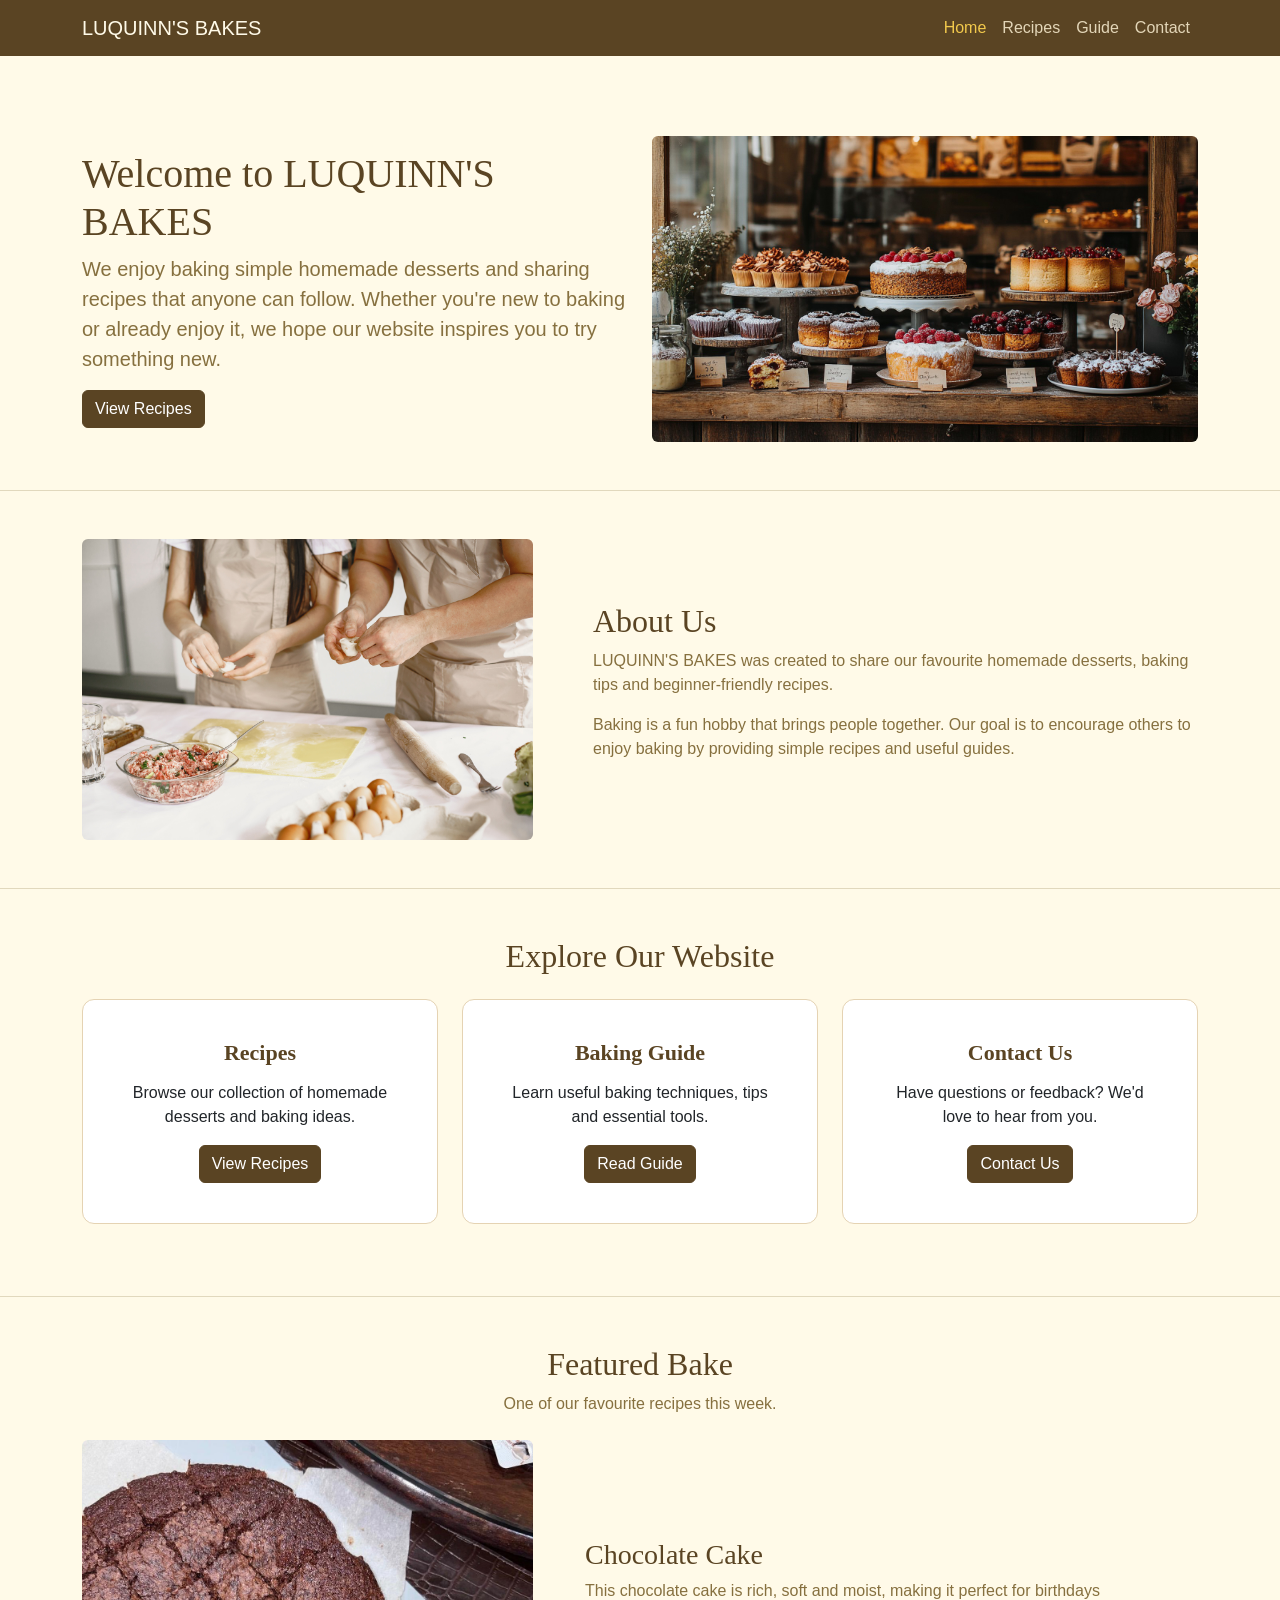
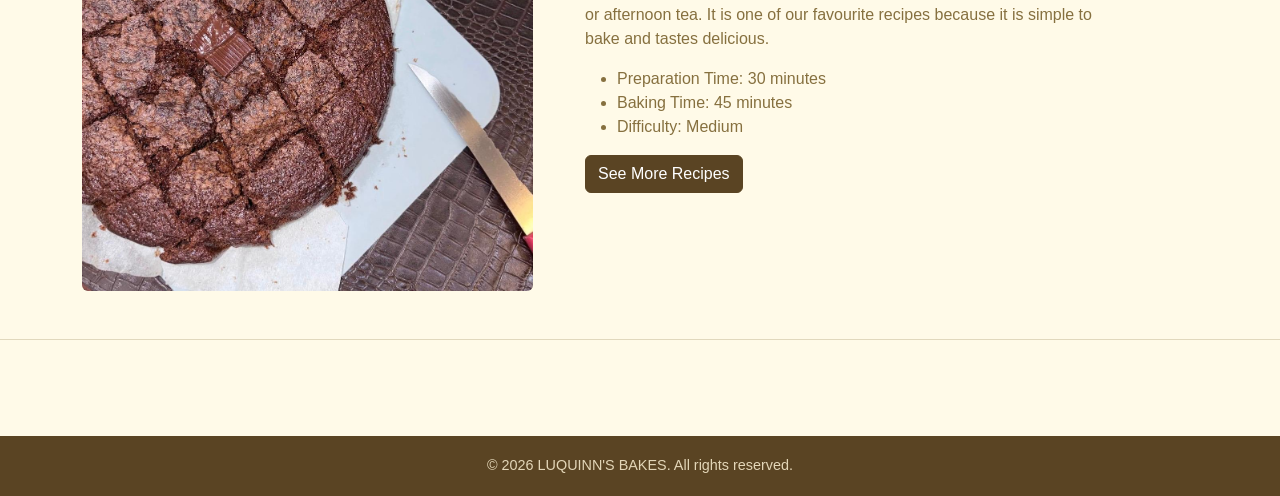
==== commit 6f3a3339: "hi" ====
--- a/ahomepage.html
+++ b/ahomepage.html
@@ -23,9 +23,11 @@
 
     <!-- ================= NAVIGATION ================= -->
 
-    <nav class="navbar navbar-expand-lg">
+    <nav class="navbar navbar-expand-lg">       
+    <!-- Bootstrap navbar. navbar-expand-lg = show the full horizontal menu on large screens, collapse to a hamburger below "large." -->
 
         <div class="container">
+        <!-- Bootstrap container — centers content and gives it a max-width with side margins. -->
 
             <a class="navbar-brand" href="ahomepage.html">
                 LUQUINN'S BAKES
@@ -39,10 +41,15 @@
                 <span class="navbar-toggler-icon"></span>
 
             </button>
+            <!-- The hamburger button, shown on small screens. 
+            data-bs-toggle="collapse" + data-bs-target="#navbarNav" tell Bootstrap's JavaScript: on click, show/hide the element with id navbarNav. 
+            The <span> is the three-line icon. -->
 
             <div class="collapse navbar-collapse" id="navbarNav">
+            <!-- The menu that collapses. collapse hides it on small screens until the hamburger is tapped; its id matches the button's target. -->
 
                 <ul class="navbar-nav ms-auto">
+                <!-- The list of nav links. ms-auto = margin-start auto, pushing the links to the right side of the bar. -->
 
                     <li class="nav-item">
                         <a class="nav-link active" href="ahomepage.html">Home</a>
@@ -73,10 +80,13 @@
         <!-- ================= WELCOME ================= -->
 
         <section class="container my-5">
+        <!-- The hero section. container centers/limits width; my-5 = large vertical margin (top and bottom). -->
 
             <div class="row align-items-center">
+            <!-- A Bootstrap grid row. align-items-center vertically centers the columns against each other, so the text and image line up in the middle rather than at the top. -->
 
                 <div class="col-lg-6">
+                <!-- Left column, col-lg-6 = 6 of 12 grid columns (half width) on large screens. -->
 
                     <h1>Welcome to LUQUINN'S BAKES</h1>
 
@@ -90,6 +100,7 @@
                     </p>
 
                     <a href="brecipes.html" class="btn btn-dark">
+                    <!-- A link styled as a button -->
 
                         View Recipes
 
@@ -98,14 +109,14 @@
                 </div>
 
                 <div class="col-lg-6 text-center">
-
-                    <!-- Replace with your own image -->
-
                     <img src="images/hero image.jpg"
-                         class="img-fluid rounded"
+                         class="img-fluid rounded"      
                          alt="Homepage">
 
                 </div>
+                <!-- img-fluid scales the hero image to responsively to fit 
+                rounded gives rounded corners
+                alt="Homepage" is fallback/screen-reader text -->
 
             </div>
 
@@ -116,13 +127,11 @@
         <!-- ================= ABOUT ================= -->
 
         <section class="container my-5 about-section">
+        <!-- about-section class is custom hook so the CSS can add the wider image-to-text gap only to this section. -->
 
             <div class="row align-items-center">
 
                 <div class="col-lg-5 text-center">
-
-                    <!-- Replace with your own image -->
-
                     <img src="images/pplbakingtgt.jpg"
                          class="img-fluid rounded"
                          alt="About Us">
@@ -162,6 +171,7 @@
         <section class="container my-5">
 
             <h2 class="text-center mb-4">
+            <!-- text-center = Centered heading, mb-4 = margin below -->
 
                 Explore Our Website
 
@@ -296,14 +306,12 @@
             <div class="row align-items-center">
 
                 <div class="col-lg-5 text-center">
-
-                    <!-- Replace with your own image -->
-
                     <img src="images/choco cake square.jpeg"
                         class="img-fluid rounded"
                         alt="Chocolate Cake">
 
                 </div>
+                <!-- Another vertically-centered two-column row. Left column (col-lg-5) holds the cake image. -->
 
                 <div class="col-lg-6 featured-text">
 
@@ -357,17 +365,6 @@
 
             </p>
 
-            <p class="image-credits">
-
-                Image credits:
-                <a href="https://www.pexels.com/photo/people-preparing-food-7489001/"
-                   target="_blank" rel="noopener">Welcome Image by Gustavo Fring on Pexels</a>
-                &nbsp;·&nbsp;
-                <a href="https://stockcake.com/i/delicious-bakery-spread_1372933_589275"
-                   target="_blank" rel="noopener">About Us image from StockCake</a>
-
-            </p>
-
         </div>
 
     </footer>
--- a/css/style.css
+++ b/css/style.css
@@ -1,6 +1,9 @@
-/* ==========================================================
-   LUQUINN'S BAKES - Shared Stylesheet
-========================================================== */
+/* LUQUINN'S BAKES - Shared Stylesheet */
+
+/* BASICS */ 
+/* A rule is selector { property: value; } — "find these elements, apply these styles." */ 
+/* A selector targets elements: .classname targets a class, tagname targets a tag, #id targets an id. */ 
+/* var(--name) pulls in a CSS variable defined at the top. */
 
 /* ===== Colour Variables ===== */
 
@@ -13,6 +16,7 @@
     --bar-text:#E3D6B8;
 
 }
+/* :root is the whole document. Variables defined here (the --name syntax) are usable everywhere via var(--name). */
 
 /* ===== Page Basics ===== */
 
@@ -33,6 +37,7 @@
     font-family:'Playfair Display', Georgia, serif;
 
 }
+/* The comma-separated selector applies one rule to multiple tags. */
 
 main{
 
@@ -40,6 +45,8 @@
     padding-bottom:3rem;
 
 }
+/* Space inside the top and bottom of <main> so content isn't cramped. 
+rem scales with the base font size (1rem ≈ 16px). */
 
 /* ===== Navigation ===== */
 
@@ -60,12 +67,16 @@
     color:var(--bar-text);
 
 }
+/* normal links are blue, bar-text changes the link color to #E3D6B8 
+.navbar .nav-link (with a space) = "a nav-link inside a navbar." */
 
 .navbar .nav-link.active{
 
     color:var(--yellow);
 
 }
+/* the active link (current page) is yellow.
+.nav-link.active (no space) = an element with both classes at once. */
 
 /* ===== Buttons ===== */
 
@@ -82,6 +93,8 @@
     border-color:var(--brown-light);
 
 }
+/* :hover is a pseudo-class — applies only when the mouse is over the element. 
+So buttons lighten on hover, giving feedback. */
 
 /* ===== Tables ===== */
 
@@ -99,6 +112,7 @@
     text-align:center;
 
 }
+/* .table thead th targets header cells inside the head — brown background, cream text, centred. */
 
 .table td{
 
@@ -106,6 +120,7 @@
     vertical-align:middle;
 
 }
+/* .table td = data cells, with vertical-align:middle centring text vertically in taller rows. */ 
 
 /* ===== Forms ===== */
 
@@ -115,7 +130,7 @@
 
 }
 
-.form-control,
+.form-control,          /* .form-control (text inputs) and .form-select (dropdowns) get white backgrounds and a soft border. */
 .form-select{
 
     background:white;
@@ -124,13 +139,16 @@
 
 }
 
-.form-control:focus,
+.form-control:focus,    /* .form-control (text inputs) and .form-select (dropdowns) get white backgrounds and a soft border. */
 .form-select:focus{
 
     border:1px solid var(--yellow);
     box-shadow:none;
 
 }
+/* :focus is a pseudo-class for when a field is clicked into, 
+the border turns yellow and Bootstrap's default glow (box-shadow) is removed. 
+:focus = active field, pairs with :hover. */
 
 /* ===== Sticky footer (keeps footer at bottom on short pages) ===== */
 
@@ -147,18 +165,24 @@
     min-height:100vh;
 
 }
+/* It makes the body a vertical flexbox (display:flex; flex-direction:column) 
+at least the full screen height (min-height:100vh — 100% of the viewport). */
 
 main{
 
     flex:1 0 auto;
 
 }
+/* main gets flex:1 0 auto, meaning it grows to fill leftover space. */
 
 footer{
 
     flex-shrink:0;
 
 }
+/* footer gets flex-shrink:0 so it never shrinks. */
+
+/* Net effect: on short pages, main expands to push the footer to the bottom of the screen instead of it floating mid-page. */
 
 /* ===== Footer ===== */
 
@@ -179,6 +203,9 @@
 
 }
 
+/* The footer's look (separate from its positioning above): full width, brown background, muted text, internal padding, space above. 
+footer p removes default paragraph margin and slightly shrinks the font. */
+
 /* ===== Cards ===== */
 
 .card{
@@ -187,6 +214,7 @@
     border-radius:12px;
 
 }
+/* border-radius:12px rounds all corners. */
 
 .card-img-top{
 
@@ -194,12 +222,15 @@
     border-bottom:1px solid #E5D3B3;
 
 }
+/* On the image, 12px 12px 0 0 rounds only the top two corners (values go top-left, top-right, bottom-right, bottom-left) 
+so it sits flush with the body below. */
 
 .card-body{
 
     padding:40px;
 
 }
+/* padding:40px gives generous internal space. */
 
 .card-title{
 
@@ -215,6 +246,7 @@
     border-radius:10px;
 
 }
+/* object-fit:cover — crops the image to fill the box without distorting it (vs stretching). */
 
 .card .col-lg-8{
 
@@ -227,6 +259,7 @@
     align-items:flex-start;
 
 }
+/* Fine-tuning inside cards: padding on a column, top-aligning row content (align-items:flex-start), heading sizes, and list spacing */
 
 .card h2{
 
@@ -258,6 +291,7 @@
     margin-bottom:6px;
 
 }
+/* line-height:1.7 = space between lines (1.7× the font size) for readability. */
 
 #cake,
 #cookies,
@@ -268,6 +302,8 @@
     scroll-margin-top:90px;
 
 }
+/* Targets those five ids (recipe sections). scroll-margin-top:90px means when you jump to one via an anchor link, 
+it stops 90px lower so the fixed navbar doesn't cover the heading. #name is an id selector. */
 
 /* ===== Recipe Section ===== */
 
@@ -276,12 +312,14 @@
     padding-left:40px;
 
 }
+/* .featured-text indents the text column next to the featured image. */
 
 .text-muted{
 
     margin-bottom:30px;
 
 }
+/* .text-muted adds spacing below muted text. */
 
 /* ===== Smooth Scrolling ===== */
 
@@ -290,6 +328,7 @@
     scroll-behavior:smooth;
 
 }
+/* scroll-behavior:smooth makes anchor-link jumps glide instead of snapping. */
 
 /* ===== Responsive ===== */
 
@@ -309,6 +348,9 @@
     }
 
 }
+/* A media query — rules that only apply under a condition. 
+max-width:992px = "on screens 992px wide or narrower" (tablets/phones). 
+Here: remove the featured-text indent (since columns stack at that width) and shrink card headings. */
 
 
 /* ==========================================================
@@ -319,38 +361,75 @@
 
 /* ===== Recipe cards (used on brecipes.html) ===== */
 /* ===== Simplified recipe cards ===== */
+
         .simple-recipe{
             background:#fff;
             border:1px solid #E5D3B3;
             border-radius:8px;
-            overflow:hidden;
-        }
-        .simple-recipe .sr-head{ display:flex; }
-        .simple-recipe .sr-img{
-            width:210px; flex-shrink:0;
-            object-fit:cover; align-self:stretch; min-height:150px;
-        }
+            overflow:hidden;                        /* overflow:hidden so nothing (like the image corners) spills past the rounded edges. */
+        }
+
+        .simple-recipe .sr-head{ display:flex; }    /* .sr-head is a flexbox row which puts the image + title side by side. */
+
+        .simple-recipe .sr-img{                     /* fixed 210px wide, .sr-img is a fixed 210px-wide image */
+            width:210px; flex-shrink:0;             /* flex-shrink:0 stops it shrinking */
+            object-fit:cover;                       /* object-fit:cover crops it to fill */
+            align-self:stretch;                     /* align-self:stretch makes it stretch to the row's full height; */
+            min-height:150px;                       /* min-height:150px sets a floor */                                                 
+        }
+        
         .simple-recipe .sr-headtext{
-            flex:1; padding:1.5rem 1.75rem;
+            flex:1; padding:1.5rem 1.75rem;         /* flex:1 = take the remaining width. */
             display:flex; flex-direction:column; justify-content:center;
             border-bottom:1px solid #E5D3B3;
         }
-        .simple-recipe .sr-headtext h2{
-            color:#5A4423; font-size:1.7rem; margin-bottom:.4rem;
-        }
-        .simple-recipe .sr-meta{ color:#86703F; font-size:.92rem; margin:0; }
-        .simple-recipe .sr-body{ display:grid; grid-template-columns:1fr 1fr; }
-        .simple-recipe .sr-col{ padding:1.5rem 1.75rem; }
-        .simple-recipe .sr-col:first-child{ border-right:1px solid #E5D3B3; }
+        /* The title/meta area beside the image: padded, 
+        a vertical flexbox that centres its content vertically (justify-content:center), 
+        with a divider line under it. */
+
+        .simple-recipe .sr-headtext h2{             /* Recipe title. */
+            color:#5A4423;                       
+            font-size:1.7rem; 
+            margin-bottom:.4rem;
+        }
+
+        .simple-recipe .sr-meta{                    /* The difficulty/time/makes line under the title. */
+            color:#86703F; 
+            font-size:.92rem; 
+            margin:0; 
+        }
+
+        .simple-recipe .sr-body{ 
+            display:grid;                           /* The Ingredients/Method area is a grid with two equal columns. */
+            grid-template-columns:1fr 1fr;          /* 1fr 1fr = "two columns, each one fraction (equal share) of the width." */
+        }
+
+        .simple-recipe .sr-col:first-child{         /* :first-child targets only the first column (Ingredients), giving it a right border, the divider line between the two columns. */
+            border-right:1px solid #E5D3B3; 
+        }
+
+        .simple-recipe .sr-col{ 
+            padding:1.5rem 1.75rem; 
+        } 
+
         .simple-recipe .sr-col h3{
-            color:#5A4423; font-size:1.2rem; margin-bottom:1rem;
-            padding-bottom:.5rem; border-bottom:1px solid #E5D3B3;
-        }
+            color:#5A4423; 
+            font-size:1.2rem; 
+            margin-bottom:1rem;
+            padding-bottom:.5rem; 
+            border-bottom:1px 
+            solid #E5D3B3;
+        }
+
         .simple-recipe .sr-col ul,
         .simple-recipe .sr-col ol{ padding-left:1.2rem; margin:0; }
         .simple-recipe .sr-col li{
-            margin-bottom:.5rem; color:#5A4423; font-size:.95rem; line-height:1.6;
-        }
+            margin-bottom:.5rem; 
+            color:#5A4423; 
+            font-size:.95rem; 
+            line-height:1.6;        /* line-height:1.6 spaces the lines for readability. */
+        }
+
         @media (max-width:640px){
             .simple-recipe .sr-head{ flex-direction:column; }
             .simple-recipe .sr-img{ width:100%; height:200px; }
@@ -360,68 +439,118 @@
             }
         }
 
+        /* Responsive for phones (≤640px): stack the header vertically (image above title), 
+        make the image full-width, collapse the two grid columns into one (1fr), 
+        and switch the Ingredients divider from a right border to a bottom border (since the columns are now stacked). */
+
 /* ===== Ingredient converter + video credit (used on cguide.html) ===== */
 /* ===== Ingredient converter ===== */
+
         .converter{
-            max-width:none; margin:1.5rem 0 0;
-            background:#fff; border:1px solid #E5D3B3;
-            border-radius:10px; padding:1.5rem;
-        }
-        .conv-tabs{ display:flex; flex-wrap:wrap; gap:.5rem; margin-bottom:1.4rem; }
+            max-width:none;         /* max-width:none = full width (same as table width) */
+            margin:1.5rem 0 0;      /* margin:1.5rem 0 0 = space on top only. */
+            background:#fff; 
+            border:1px solid #E5D3B3;
+            border-radius:10px; 
+            padding:1.5rem;
+        }
+
+        .conv-tabs{ 
+            display:flex; 
+            flex-wrap:wrap;         /* The tab-button row: a flexbox that wraps to a new line if the buttons don't fit, with gaps between them. */
+            gap:.5rem; 
+            margin-bottom:1.4rem; 
+        }
+        
         .conv-tab{
-            flex:1; min-width:120px;
-            padding:.55rem .5rem; cursor:pointer;
-            background:#F6EDCE; color:#7A6338;
-            border:1px solid #E5D3B3; border-radius:999px;
-            font-size:.9rem; font-family:inherit;
-            transition:background .15s, color .15s;
-        }
-        .conv-tab:hover{ background:#EFE0BC; }
-        .conv-tab.active{ background:#5A4423; color:#FFFAE8; border-color:#5A4423; }
-        .conv-panel{ display:flex; flex-wrap:wrap; gap:1rem; align-items:flex-end; }
-        .conv-panel[hidden]{ display:none !important; }
-        .conv-panel label{
+            flex:1;                                     /* flex:1 = share width equally */
+            min-width:120px;                            /* min-width:120px keeps them from getting too narrow. */
+            padding:.55rem .5rem; 
+            cursor:pointer;                             /* cursor:pointer shows a hand cursor. */
+            background:#F6EDCE; 
+            color:#7A6338;
+            border:1px solid #E5D3B3; 
+            border-radius:999px;                        /* border-radius:999px makes fully-rounded pill ends. */
+            font-size:.9rem; 
+            font-family:inherit;                        /* font-family:inherit uses the page font (buttons default to their own). */
+            transition:background .15s, color .15s;     /* transition:background .15s, color .15s animates background and colour changes over 0.15 seconds, so hover/active changes fade smoothly. */
+        }
+
+        .conv-tab:hover{ 
+            background:#EFE0BC;                       /* Hover slightly darkens the tab. */
+        }
+
+        .conv-tab.active{                               /* The active tab (class set by your JavaScript) turns solid brown with cream text, so the selected one stands out. */
+            background:#5A4423; 
+            color:#FFFAE8; 
+            border-color:#5A4423; 
+        }
+
+        .conv-panel{ 
+            display:flex; 
+            flex-wrap:wrap; 
+            gap:1rem; 
+            align-items:flex-end;                       /* align-items:flex-end makes each panel a flexbox row of inputs, bottom-aligned */
+        }
+
+        .conv-panel[hidden]{ display:none !important; } /* [hidden] targets any panel that has the hidden attribute and forces it invisible with !important */
+        
+        .conv-panel label{                              /* Each label stacks its caption above its input (flex-direction:column) and shares width with the others. */
             flex:1; min-width:150px;
             display:flex; flex-direction:column; gap:.35rem;
             color:#5A4423; font-size:.9rem;
         }
+
         .conv-panel input, .conv-panel select{
             padding:.55rem .7rem;
             border:1px solid #DCC7AC; border-radius:6px;
             font-size:1rem; font-family:inherit; color:#5A4423; background:#fff;
         }
+
         .conv-panel input:focus, .conv-panel select:focus{
             outline:none; border-color:#E0A92E;
         }
+
         .conv-result{
-            flex-basis:100%; margin:.4rem 0 0; text-align:center;
-            font-size:1.4rem; color:#5A4423; font-weight:500;
-            padding-top:1rem; border-top:1px solid #F0E4C6;
-        }
-        .conv-result.is-empty{
+            flex-basis:100%;                    /* flex-basis:100% forces it onto its own full-width row below the inputs. Big, centred, bold, with a divider line above */
+            margin:.4rem 0 0; 
+            text-align:center;
+            font-size:1.4rem; 
+            color:#5A4423; 
+            font-weight:500;
+            padding-top:1rem; 
+            border-top:1px solid #F0E4C6;
+        }
+
+        .conv-result.is-empty{                  /* .is-empty (added/removed by your JavaScript) makes the starting prompt smaller and lighter so it reads as a hint, not a result. */
             font-size:1rem; color:#9C8557; font-weight:400;
         }
-        .video-credit{
+
+        .video-credit{                          /* The small centred credit line under the guide video, with a brown link. */
             text-align:center;
             font-size:.85rem;
             color:#9C8557;
             margin-top:1.5rem;
         }
+        
         .video-credit a{ color:#7A6338; }
 
 /* ===== Contact page layout (used on dcontact.html) ===== */
 /* ===== Contact page layout ===== */
+
         .contact-img{
             width:100%;
             max-height:520px;
-            object-fit:cover;
-        }
+            object-fit:cover;                   /* object-fit:cover is cropped to fill. The height cap stops a tall photo from towering over the form. */
+        }
+
         .contact-info{
             display:flex;
             flex-wrap:wrap;
             gap:1rem;
             justify-content:center;
         }
+
         .contact-item{
             flex:1;
             min-width:200px;
@@ -434,12 +563,14 @@
             flex-direction:column;
             gap:.35rem;
         }
+
         .contact-label{
             font-size:.8rem;
-            text-transform:uppercase;
-            letter-spacing:.08em;
+            text-transform:uppercase;   /* text-transform:uppercase forces capital letters; */
+            letter-spacing:.08em;       /* letter-spacing:.08em widens the gaps between letters and the value below it. */
             color:#9C8557;
         }
+
         .contact-value{
             font-size:1rem;
             color:#5A4423;
@@ -449,22 +580,13 @@
 /* ===== About Us section: wider gap between image and text ===== */
 /* Only on large screens (>=992px) where the two columns sit side by side.
    Below that they stack, so no left indent is needed. */
+
 @media (min-width:992px){
     .about-section .col-lg-7{
         padding-left:3rem;
     }
 }
 
-/* ===== Image credits line (homepage footer) ===== */
-.image-credits{
-    font-size:0.78rem;
-    margin-top:0.4rem;
-    opacity:0.85;
-}
-.image-credits a{
-    color:var(--yellow);
-    text-decoration:none;
-}
-.image-credits a:hover{
-    text-decoration:underline;
-}+/* The About Us spacing. 
+Note min-width:992px = "on large screens and up" (opposite of your max-width queries). 
+It adds left padding to the About text column, but only when image and text are side by side; below 992px they stack, so no indent applies. */ 
